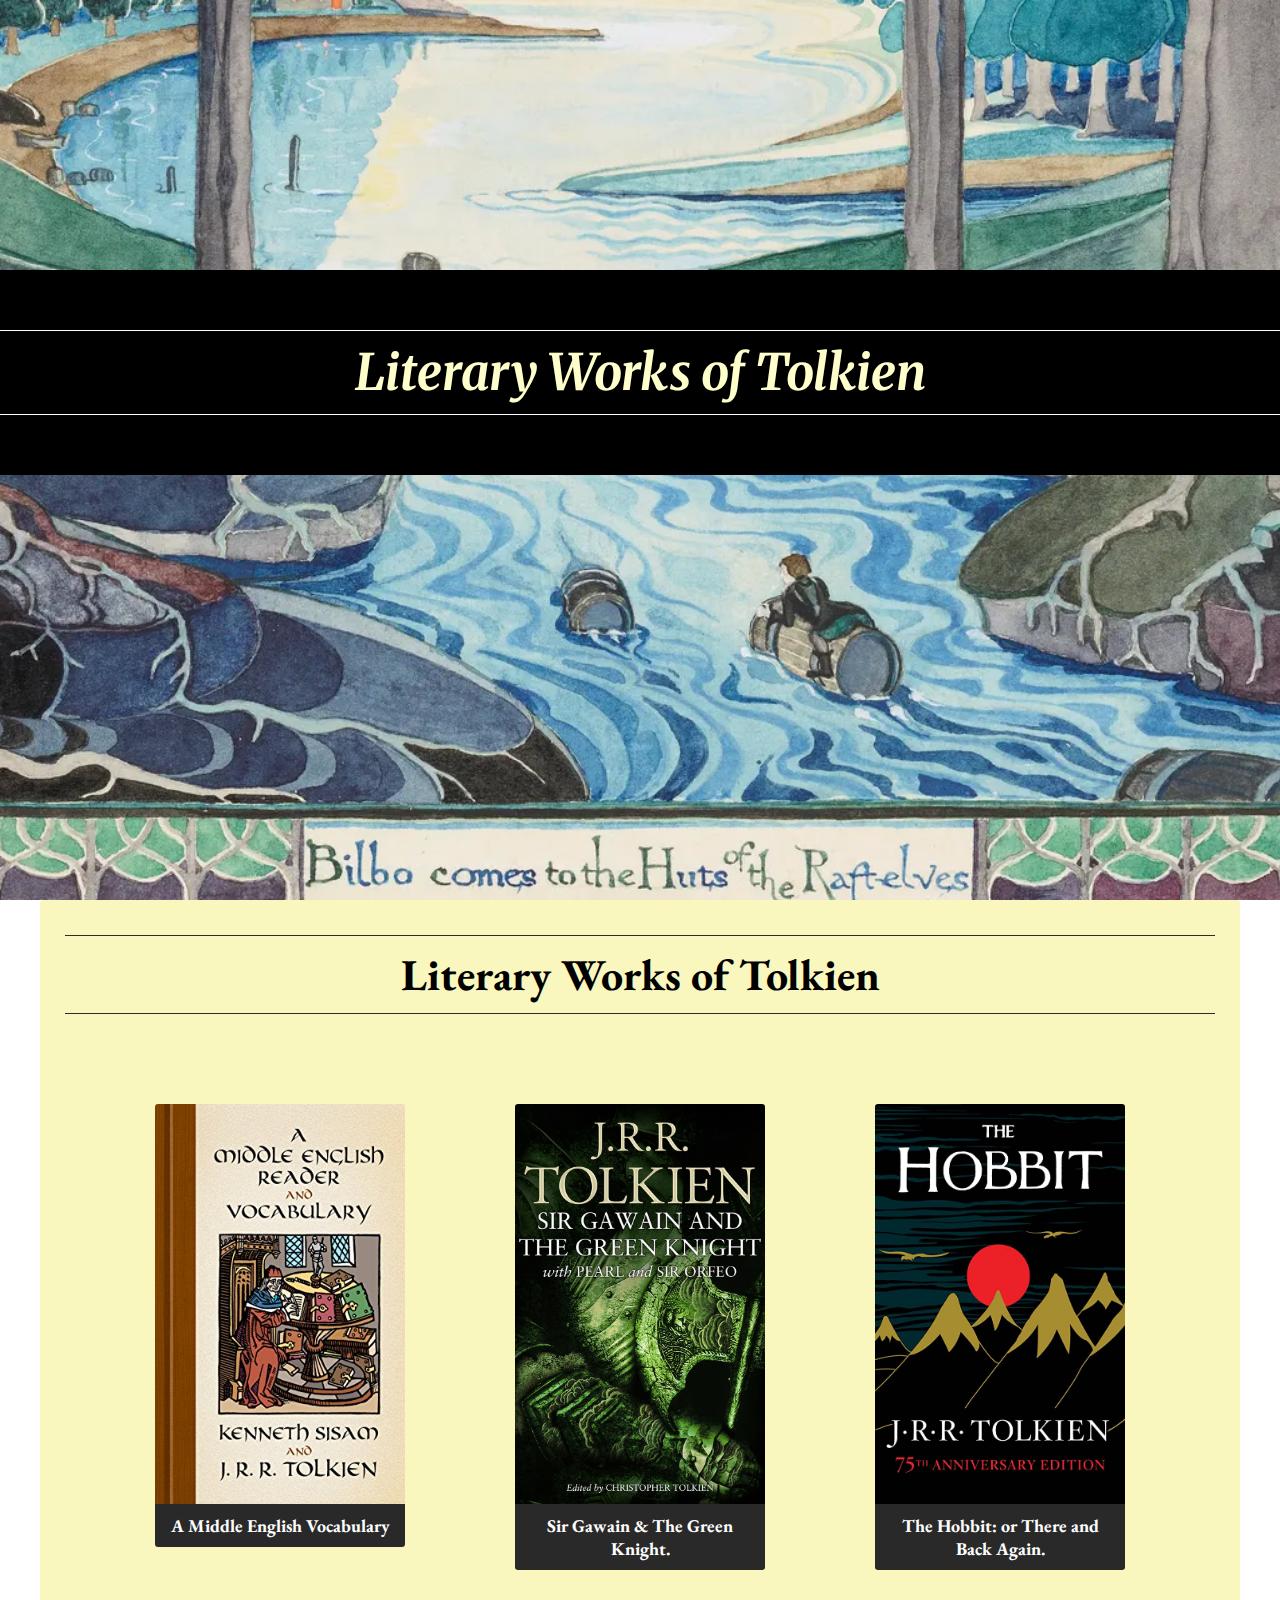
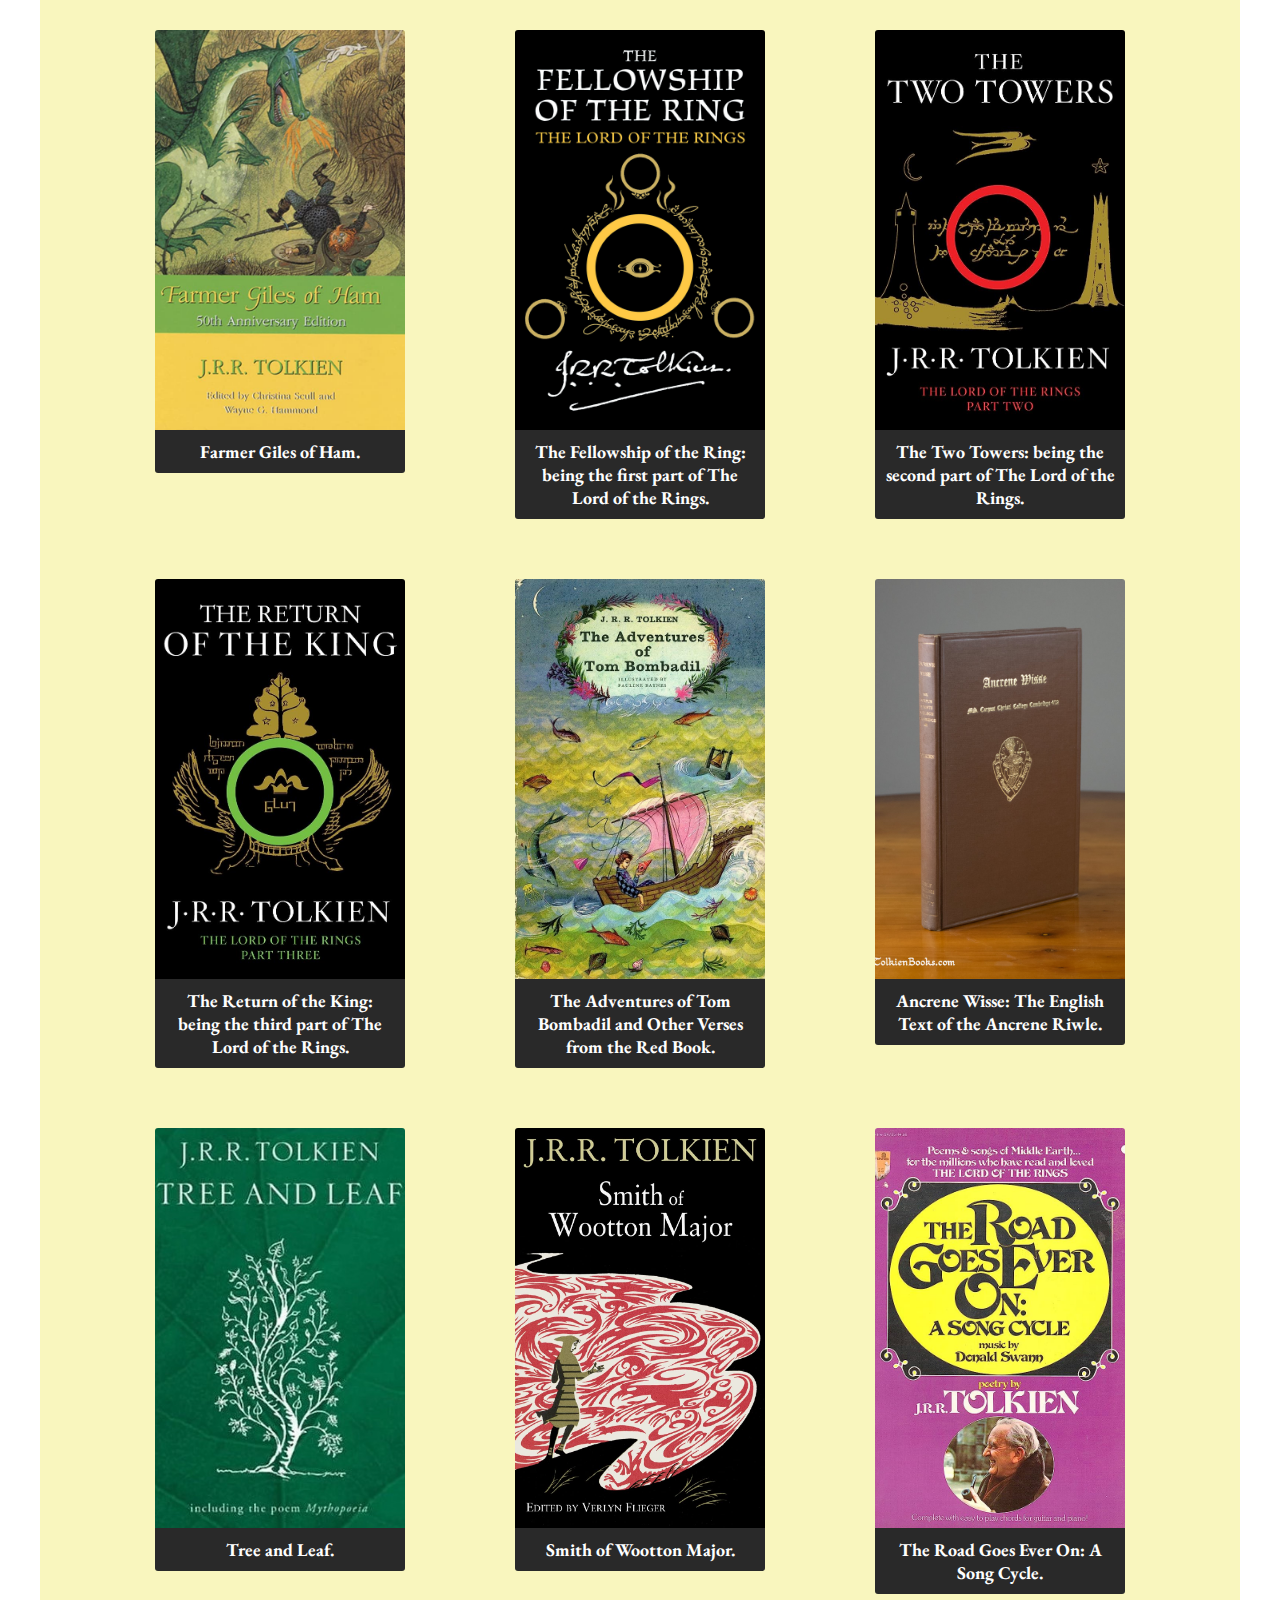
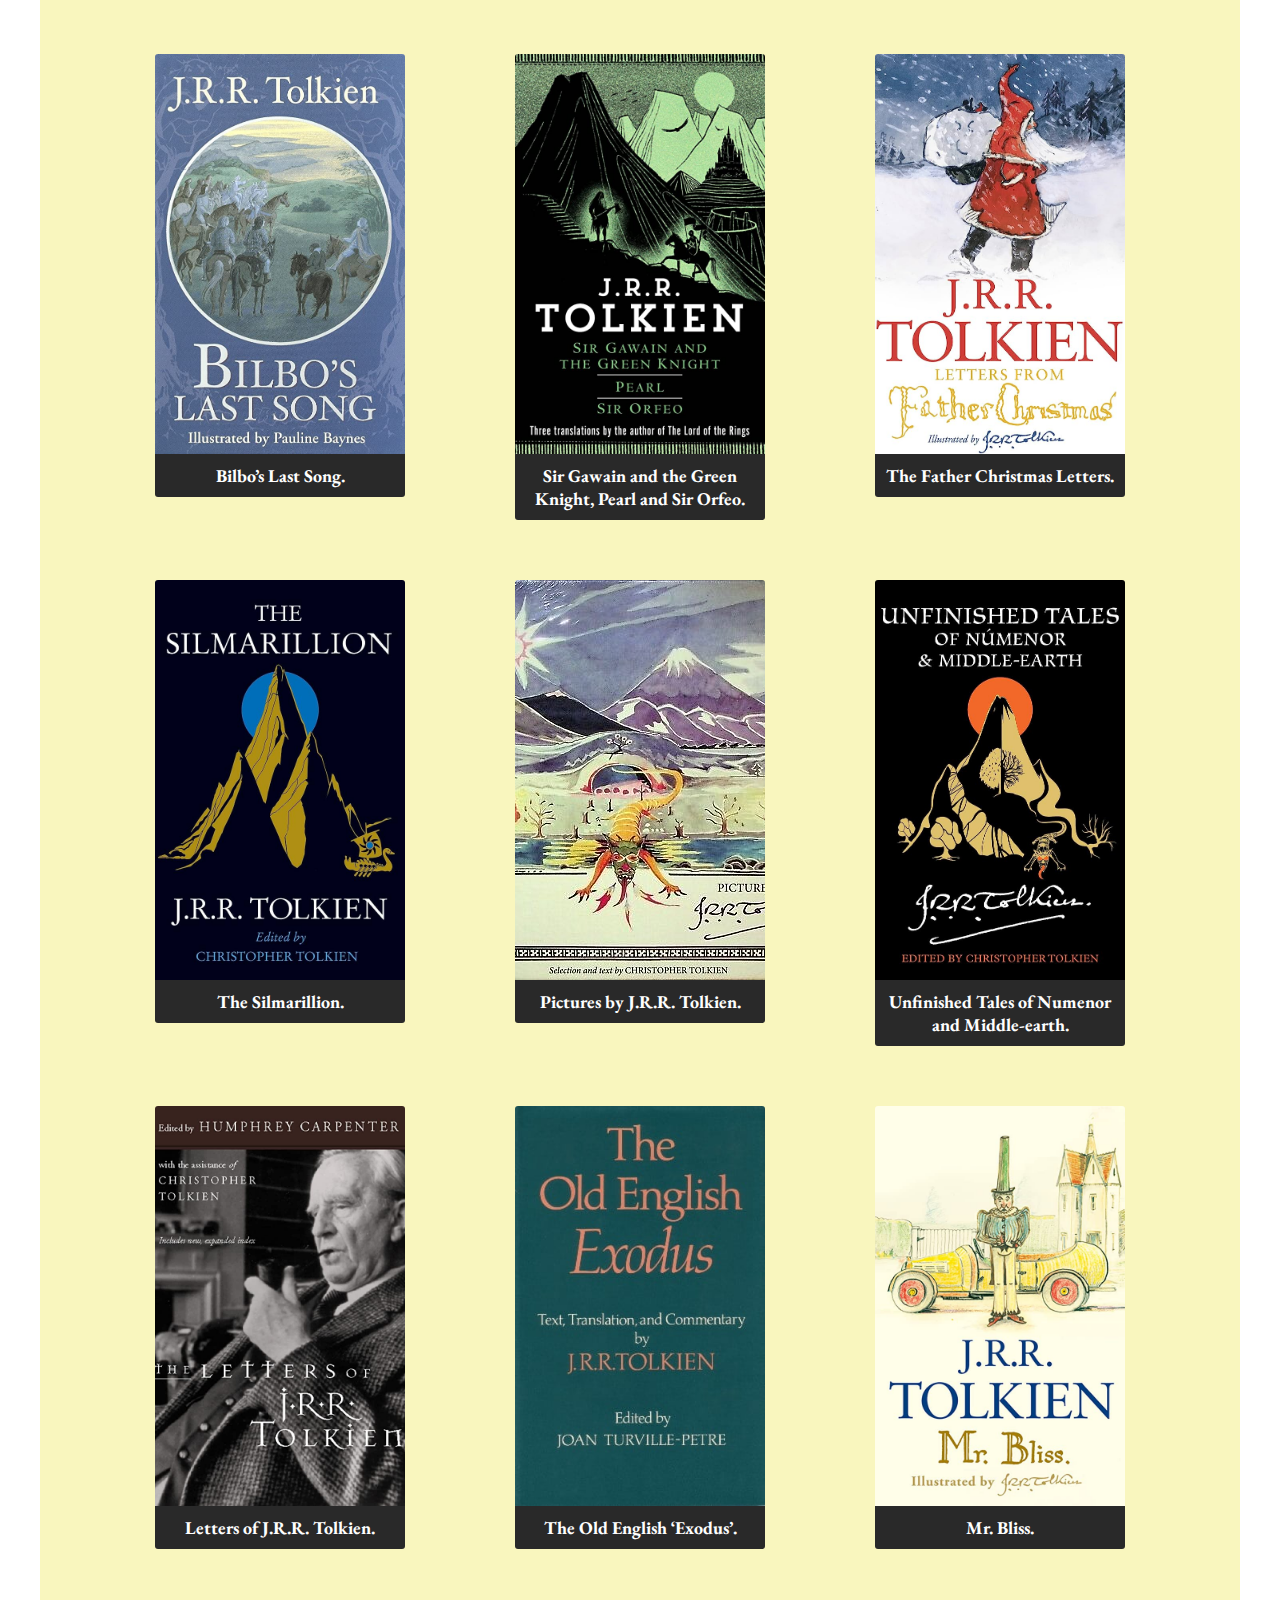
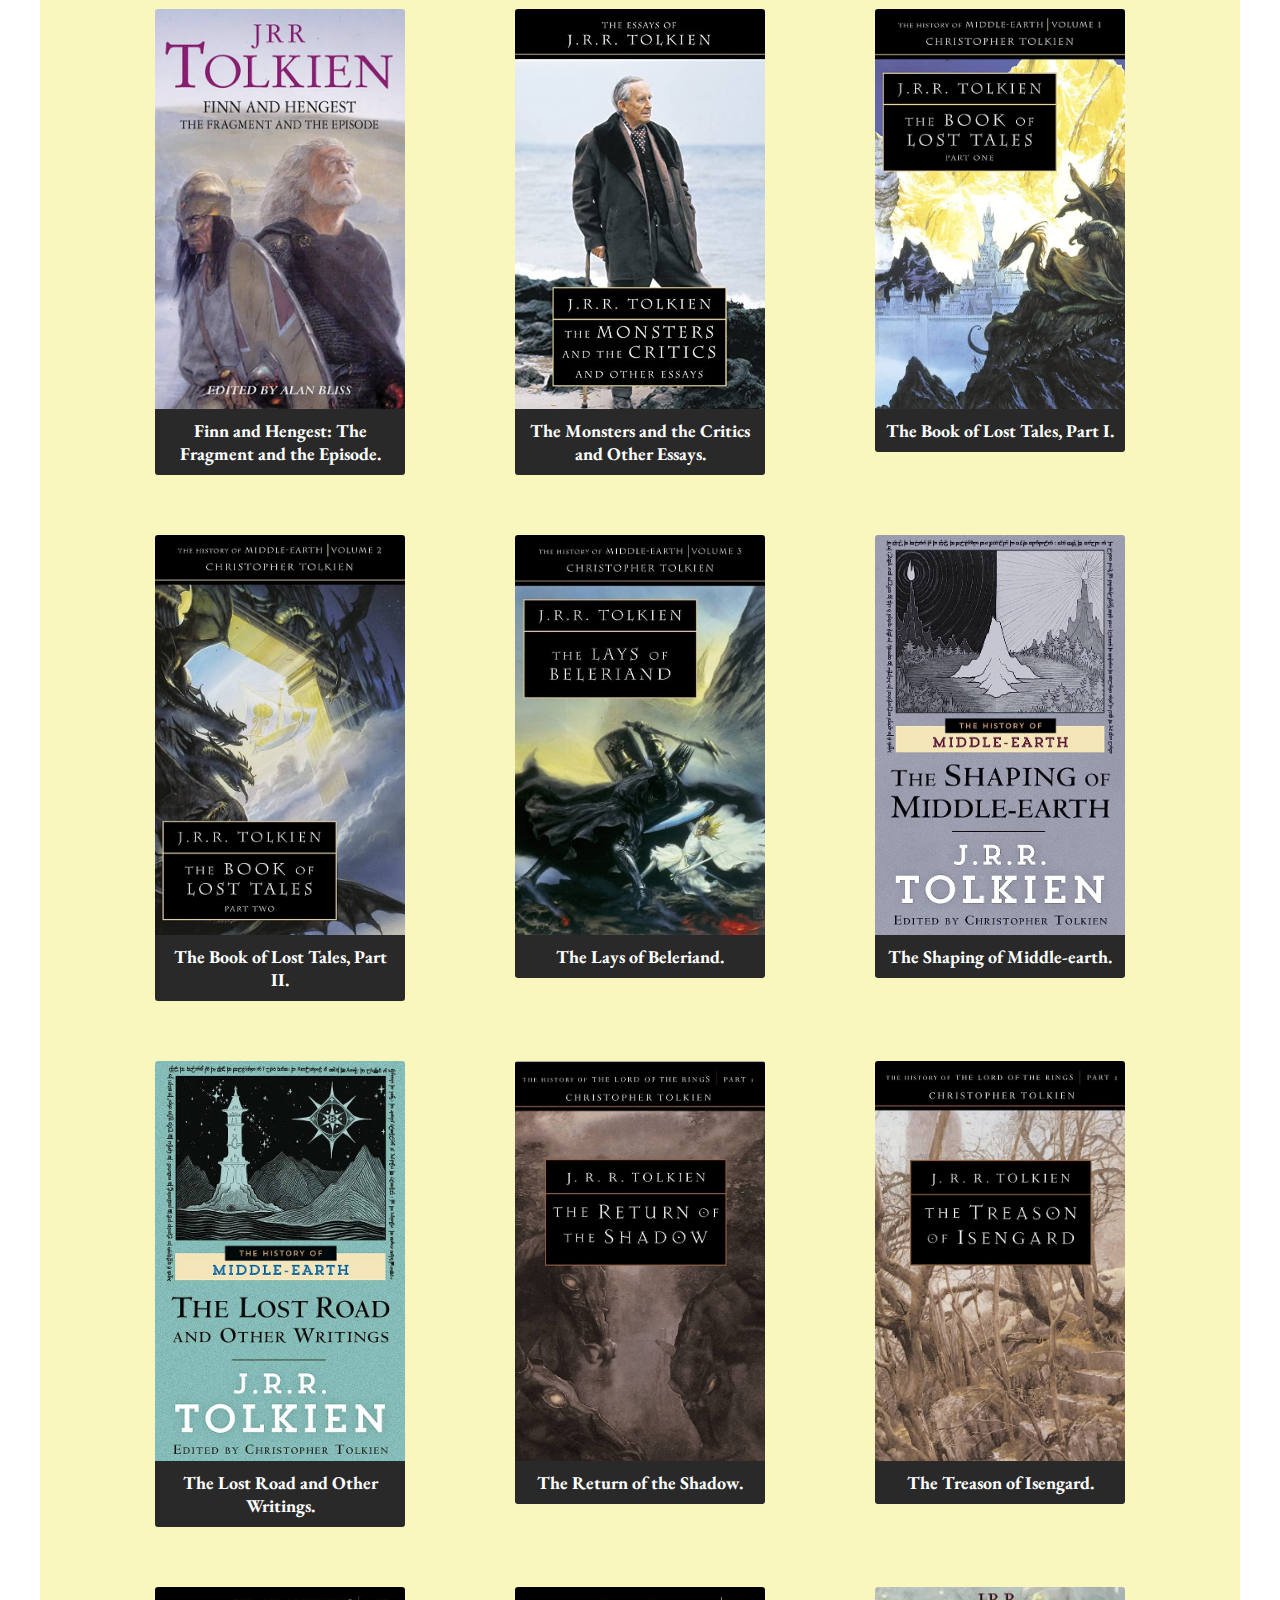
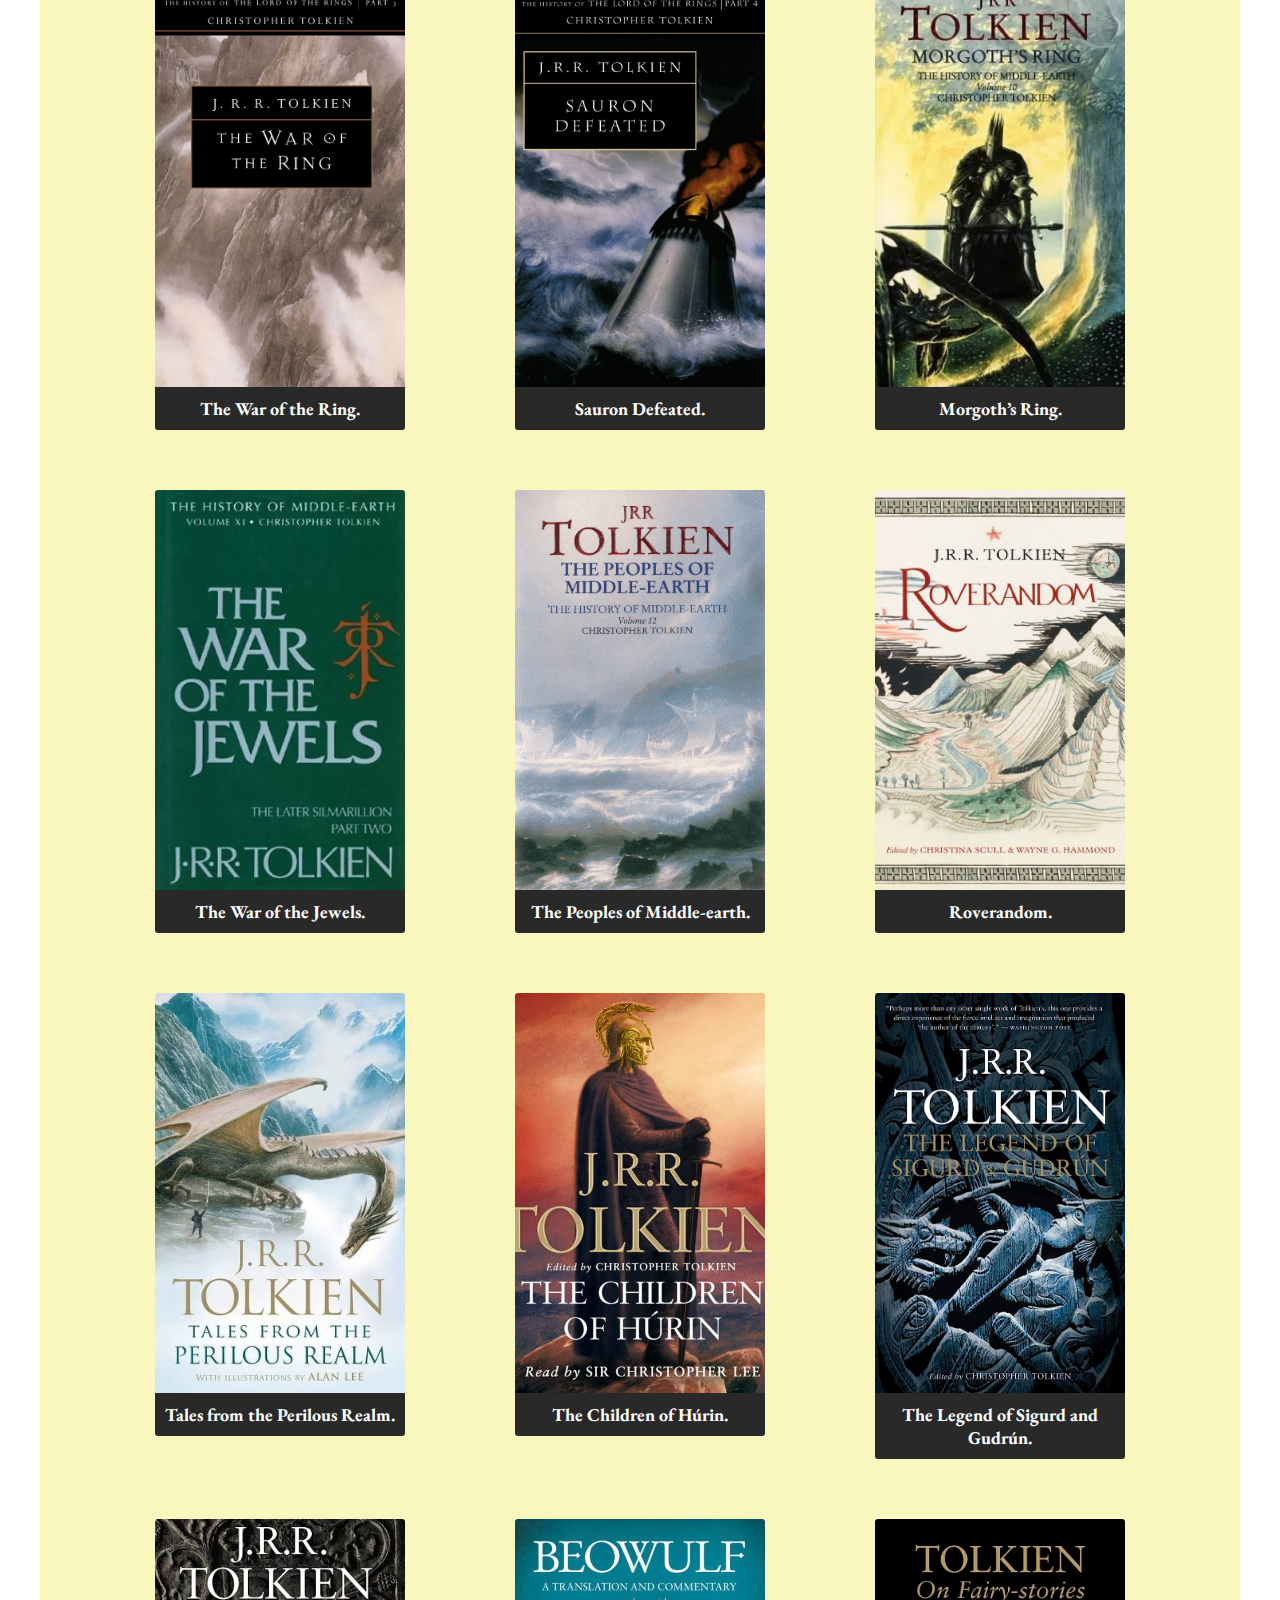
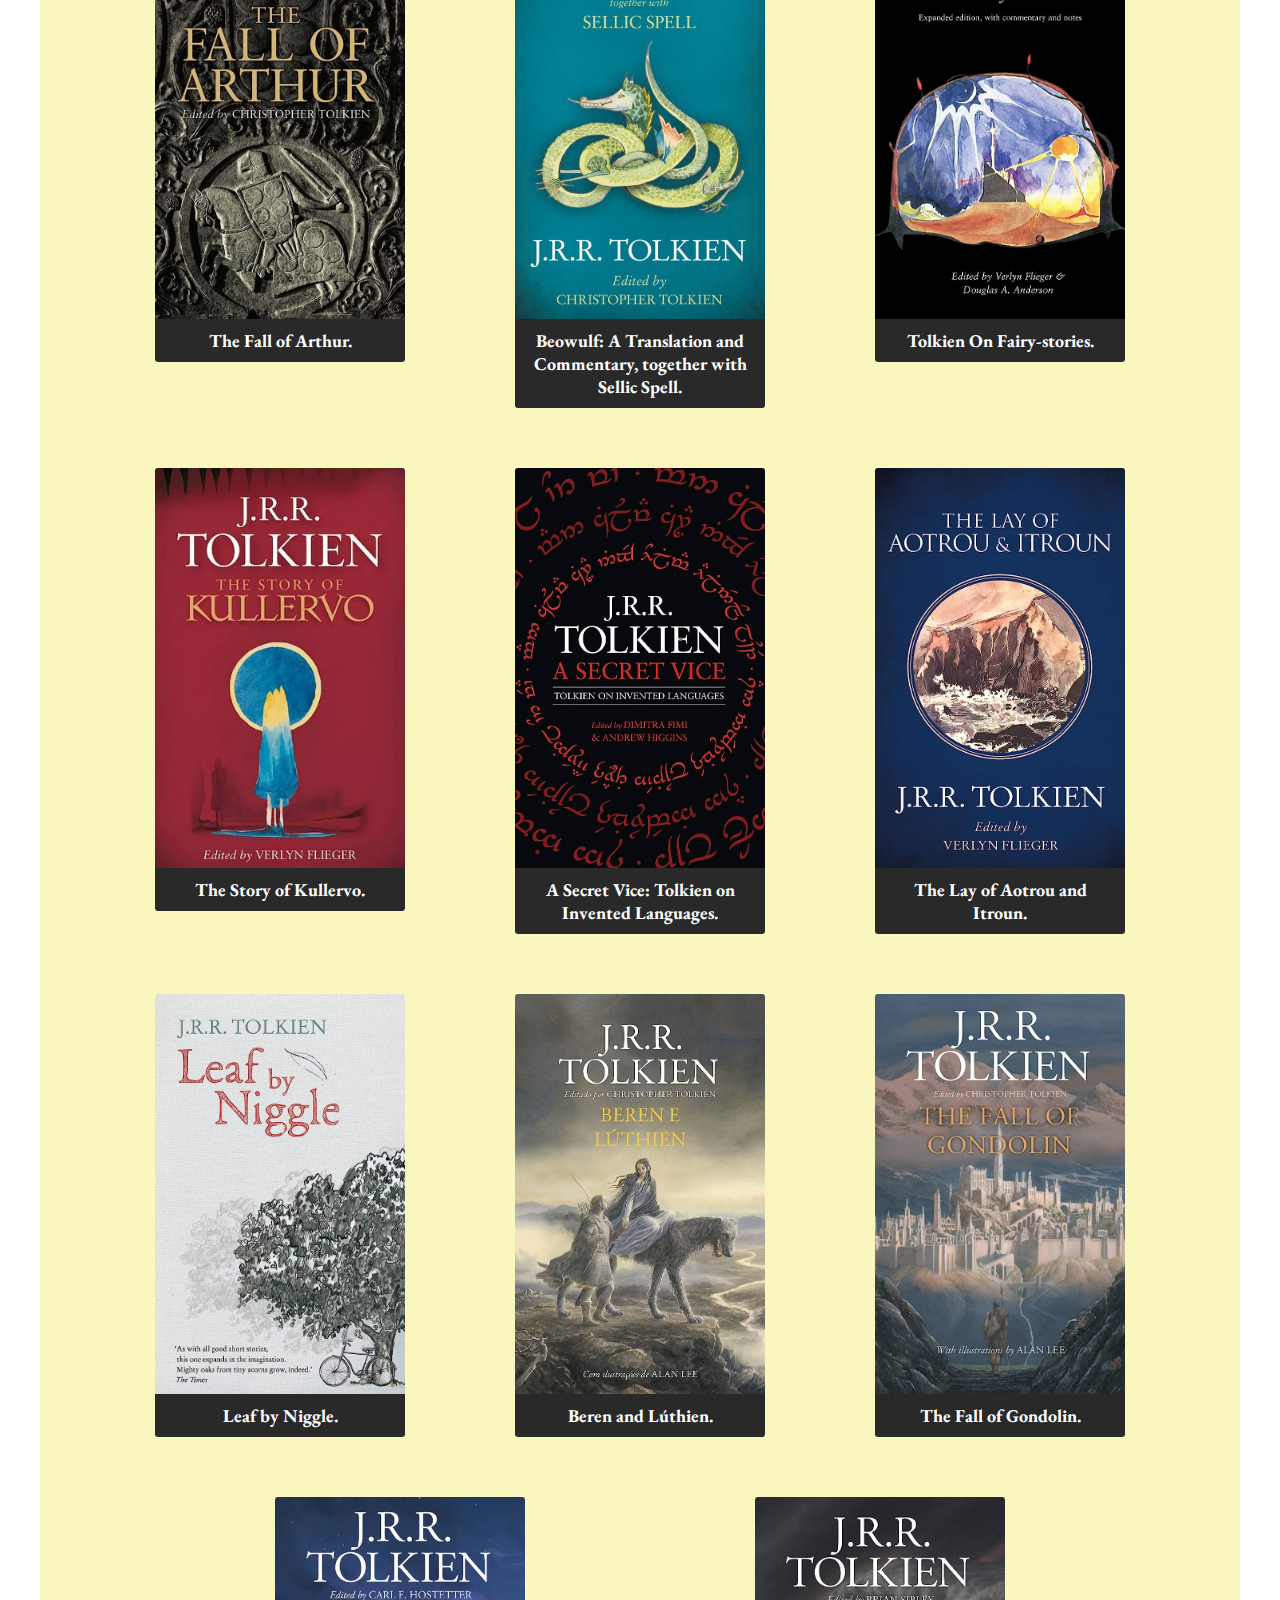
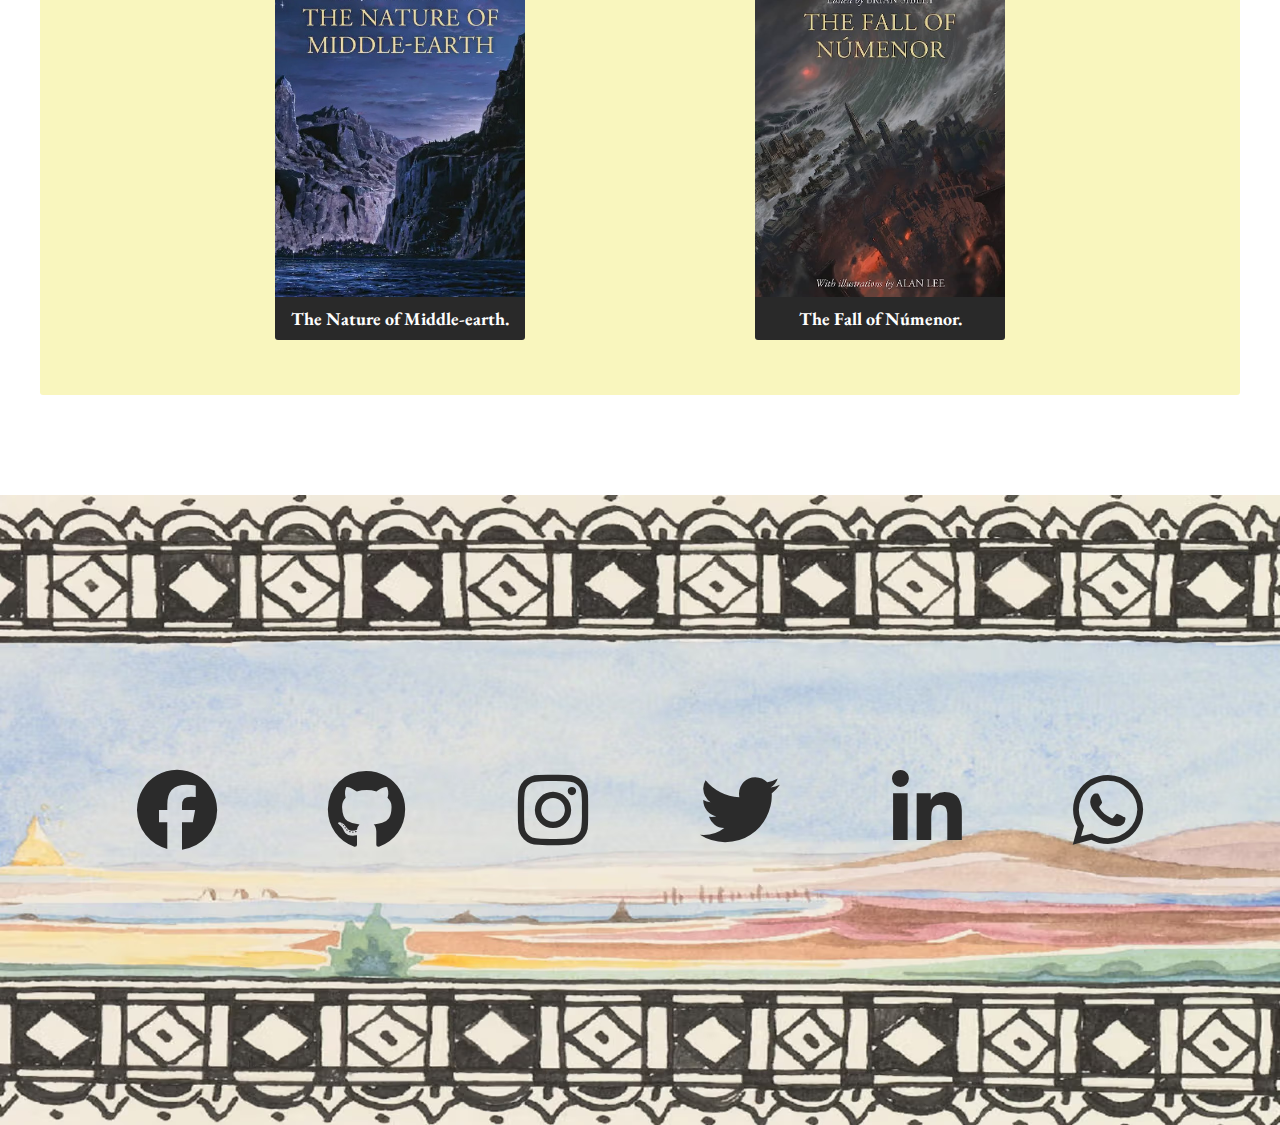
==== books.html @ a36d70d9 "Project almost finished." ====
<!DOCTYPE html>
<html lang="en">
<head>
  <meta charset="UTF-8">
  <meta name="viewport" content="width=device-width, initial-scale=1.0">
  <link rel="stylesheet" href="/assets/styles/styles.css">
  <link rel="stylesheet" href="https://cdnjs.cloudflare.com/ajax/libs/font-awesome/6.4.0/css/all.min.css">
  <link rel="shortcut icon" href="./assets/images/favicon-32x32.png" type="image/x-icon">
  <title>Literary Works of Tolkien || Mateus Carvalho DEV</title>
</head>
<body>

  <h1 class="main__heading-books">Literary Works of Tolkien</h1>

  <section class="section-books main-content" id="section-books">
    <h2 class="section__heading heading__books">Literary Works of Tolkien</h2>

    <!-- BOOKS AREAS -->
    <div class="books-wrapper">

        <!-- A Middle English Vocabulary -->
        <div class="container-books">
            <div class="wrapper">
                <img src="./assets/images/tolkien-works-img/a-middle-english-vocabulary.jpg" title="Book A Middle English Vocabulary" alt="Book A Middle English Vocabulary.">
            </div>

            <div class="book-name-wrapper">
                <h3 class="name-book">A Middle English Vocabulary</h3>
            </div>
        </div>

        <!-- Sir Gawain & The Green Knight. -->
        <div class="container-books">
            <div class="wrapper">
                <img src="./assets/images/tolkien-works-img/sir-gawain-&-the-green-knight.jpg" title="Sir Gawain & The Green Knight." alt="Book Sir Gawain & The Green Knight.">
            </div>

            <div class="book-name-wrapper">
                <h3 class="name-book">Sir Gawain & The Green Knight.</h3>
            </div>
        </div>

        <!-- The Hobbit: or There and Back Again. -->
        <div class="container-books">
            <div class="wrapper">
                <img src="./assets/images/tolkien-works-img/the-hobbit-or-there-and-back-again.jpg" title="The Hobbit: or There and Back Again." alt="The Hobbit: or There and Back Again.">
            </div>

            <div class="book-name-wrapper">
                <h3 class="name-book">The Hobbit: or There and Back Again.</h3>
            </div>
        </div>

        <!-- Farmer Giles of Ham. -->
        <div class="container-books">
            <div class="wrapper">
                <img src="./assets/images/tolkien-works-img/farmer-giles-of-ham.jpg" title="Farmer Giles of Ham." alt="Farmer Giles of Ham.">
            </div>

            <div class="book-name-wrapper">
                <h3 class="name-book">Farmer Giles of Ham.</h3>
            </div>
        </div>

        <!-- The Fellowship of the Ring: being the first part of The Lord of the Rings. -->
        <div class="container-books">
            <div class="wrapper">
                <img src="./assets/images/tolkien-works-img/the-fellowship-of-the-ring-being-the-first-part-of-the-lord-of-the-rings.jpg" title="The Fellowship of the Ring: being the first part of The Lord of the Rings." alt="The Fellowship of the Ring: being the first part of The Lord of the Rings.">
            </div>

            <div class="book-name-wrapper">
                <h3 class="name-book">The Fellowship of the Ring: being the first part of The Lord of the Rings.</h3>
            </div>
        </div>

        <!-- The Two Towers: being the second part of The Lord of the Rings. -->
        <div class="container-books">
            <div class="wrapper">
                <img src="./assets/images/tolkien-works-img/the-two-towers-being-the-second-part-of-the-lord-of-the-rings.jpg" title="The Two Towers: being the second part of The Lord of the Rings." alt="The Two Towers: being the second part of The Lord of the Rings.">
            </div>

            <div class="book-name-wrapper">
                <h3 class="name-book">The Two Towers: being the second part of The Lord of the Rings.</h3>
            </div>
        </div>

        <!-- The Return of the King: being the third part of The Lord of the Rings. -->
        <div class="container-books">
            <div class="wrapper">
                <img src="./assets/images/tolkien-works-img/the-return-of-the-king-being-the-third-part-of-the-lord-of-the-rings.jpg" title="The Return of the King: being the third part of The Lord of the Rings." alt="The Return of the King: being the third part of The Lord of the Rings.">
            </div>

            <div class="book-name-wrapper">
                <h3 class="name-book">The Return of the King: being the third part of The Lord of the Rings.</h3>
            </div>
        </div>

        <!-- The Adventures of Tom Bombadil and Other Verses from the Red Book. -->
        <div class="container-books">
            <div class="wrapper">
                <img src="./assets/images/tolkien-works-img/the-adventures-of-tom-bombadil-and-other-verses-from-the-red-book.jpg" title="The Adventures of Tom Bombadil and Other Verses from the Red Book." alt="The Adventures of Tom Bombadil and Other Verses from the Red Book.">
            </div>

            <div class="book-name-wrapper">
                <h3 class="name-book">The Adventures of Tom Bombadil and Other Verses from the Red Book.</h3>
            </div>
        </div>

        <!-- Ancrene Wisse: The English Text of the Ancrene Riwle. -->
        <div class="container-books">
            <div class="wrapper">
                <img src="./assets/images/tolkien-works-img/ancrene-wisse-the-english-text-of-the-ancrene-riwle.jpg" title="Ancrene Wisse: The English Text of the Ancrene Riwle." alt="Ancrene Wisse: The English Text of the Ancrene Riwle.">
            </div>

            <div class="book-name-wrapper">
                <h3 class="name-book">Ancrene Wisse: The English Text of the Ancrene Riwle.</h3>
            </div>
        </div>

        <!-- Tree and Leaf. -->
        <div class="container-books">
            <div class="wrapper">
                <img src="./assets/images/tolkien-works-img/tree-and-leaf.jpg" title="Tree and Leaf." alt="Tree and Leaf.">
            </div>

            <div class="book-name-wrapper">
                <h3 class="name-book">Tree and Leaf.</h3>
            </div>
        </div>

        <!-- Smith of Wootton Major. -->
        <div class="container-books">
            <div class="wrapper">
                <img src="./assets/images/tolkien-works-img/smith-of-wootton-major.jpg" title="Smith of Wootton Major." alt="Smith of Wootton Major.">
            </div>

            <div class="book-name-wrapper">
                <h3 class="name-book">Smith of Wootton Major.</h3>
            </div>
        </div>

        <!-- The Road Goes Ever On: A Song Cycle. -->
        <div class="container-books">
            <div class="wrapper">
                <img src="./assets/images/tolkien-works-img/the-road-goes-ever-on-a-song-cycle.jpg" title="The Road Goes Ever On: A Song Cycle." alt="The Road Goes Ever On: A Song Cycle.">
            </div>

            <div class="book-name-wrapper">
                <h3 class="name-book">The Road Goes Ever On: A Song Cycle.</h3>
            </div>
        </div>

        <!-- Bilbo’s Last Song. -->
        <div class="container-books">
            <div class="wrapper">
                <img src="./assets/images/tolkien-works-img/Bilbo-last-song.jpg" title="Bilbo’s Last Song." alt="Bilbo’s Last Song.">
            </div>

            <div class="book-name-wrapper">
                <h3 class="name-book">Bilbo’s Last Song.</h3>
            </div>
        </div>

        <!-- Sir Gawain and the Green Knight, Pearl and Sir Orfeo. -->
        <div class="container-books">
            <div class="wrapper">
                <img src="./assets/images/tolkien-works-img/sir-gawain-&-the-green-knight-folder02.jpg" title="Sir Gawain and the Green Knight, Pearl and Sir Orfeo." alt="Sir Gawain and the Green Knight, Pearl and Sir Orfeo.">
            </div>

            <div class="book-name-wrapper">
                <h3 class="name-book">Sir Gawain and the Green Knight, Pearl and Sir Orfeo.</h3>
            </div>
        </div>

        <!-- The Father Christmas Letters. -->
        <div class="container-books">
            <div class="wrapper">
                <img src="./assets/images/tolkien-works-img/the-father-christmas-letters.jpg" title="The Father Christmas Letters." alt="The Father Christmas Letters.">
            </div>

            <div class="book-name-wrapper">
                <h3 class="name-book">The Father Christmas Letters.</h3>
            </div>
        </div>

        <!-- The Silmarillion. -->
        <div class="container-books">
            <div class="wrapper">
                <img src="./assets/images/tolkien-works-img/the-silmarillion.jpg" title="The Silmarillion." alt="The Silmarillion.">
            </div>

            <div class="book-name-wrapper">
                <h3 class="name-book">The Silmarillion.</h3>
            </div>
        </div>

        <!-- Pictures by J.R.R. Tolkien. -->
        <div class="container-books">
            <div class="wrapper">
                <img src="./assets/images/tolkien-works-img/pictures-by-j.r.r.-tolkien.jpg" title="Pictures by J.R.R. Tolkien." alt="Pictures by J.R.R. Tolkien.">
            </div>

            <div class="book-name-wrapper">
                <h3 class="name-book">Pictures by J.R.R. Tolkien.</h3>
            </div>
        </div>

        <!-- Unfinished Tales of Numenor and Middle-earth. -->
        <div class="container-books">
            <div class="wrapper">
                <img src="./assets/images/tolkien-works-img/unfinished-tales-of-numenor-and-middle-earth.jpg" title="Unfinished Tales of Numenor and Middle-earth." alt="Unfinished Tales of Numenor and Middle-earth.">
            </div>

            <div class="book-name-wrapper">
                <h3 class="name-book">Unfinished Tales of Numenor and Middle-earth.</h3>
            </div>
        </div>

        <!-- Letters of J.R.R. Tolkien. -->
        <div class="container-books">
            <div class="wrapper">
                <img src="./assets/images/tolkien-works-img/letters-of-j.r.r.-tolkien.jpg" title="Letters of J.R.R. Tolkien." alt="Letters of J.R.R. Tolkien.">
            </div>

            <div class="book-name-wrapper">
                <h3 class="name-book">Letters of J.R.R. Tolkien.</h3>
            </div>
        </div>

        <!-- The Old English ‘Exodus’ -->
        <div class="container-books">
            <div class="wrapper">
                <img src="./assets/images/tolkien-works-img/the-old-english-‘exodus’.jpg" title="The Old English ‘Exodus’." alt="The Old English ‘Exodus’.">
            </div>

            <div class="book-name-wrapper">
                <h3 class="name-book">The Old English ‘Exodus’.</h3>
            </div>
        </div>

        <!-- Mr. Bliss. -->
        <div class="container-books">
            <div class="wrapper">
                <img src="./assets/images/tolkien-works-img/mr-bliss.jpg" title="Mr. Bliss." alt="Mr. Bliss.">
            </div>

            <div class="book-name-wrapper">
                <h3 class="name-book">Mr. Bliss.</h3>
            </div>
        </div>

        <!-- Finn and Hengest: The Fragment and the Episode. -->
        <div class="container-books">
            <div class="wrapper">
                <img src="./assets/images/tolkien-works-img/finn-and-hengest-the-fragment-and-the-episode.jpg" title="Finn and Hengest: The Fragment and the Episode." alt="Finn and Hengest: The Fragment and the Episode.">
            </div>

            <div class="book-name-wrapper">
                <h3 class="name-book">Finn and Hengest: The Fragment and the Episode.</h3>
            </div>
        </div>

        <!-- The Monsters and the Critics and Other Essays. -->
        <div class="container-books">
            <div class="wrapper">
                <img src="./assets/images/tolkien-works-img/the-monsters-and-the-critics-and-other-essays.jpg" title="The Monsters and the Critics and Other Essays." alt="The Monsters and the Critics and Other Essays.">
            </div>

            <div class="book-name-wrapper">
                <h3 class="name-book">The Monsters and the Critics and Other Essays.</h3>
            </div>
        </div>

        <!-- The Book of Lost Tales, Part I. -->
        <div class="container-books">
            <div class="wrapper">
                <img src="./assets/images/tolkien-works-img/the-book-of-lost-tales-part-I.jpg" title="The Book of Lost Tales, Part I." alt="The Book of Lost Tales, Part I.">
            </div>

            <div class="book-name-wrapper">
                <h3 class="name-book">The Book of Lost Tales, Part I.</h3>
            </div>
        </div>

        <!-- The Book of Lost Tales, Part II. -->
        <div class="container-books">
            <div class="wrapper">
                <img src="./assets/images/tolkien-works-img/the-book-of-lost-tales-part-II.jpg" title="The Book of Lost Tales, Part II." alt="The Book of Lost Tales, Part II.">
            </div>

            <div class="book-name-wrapper">
                <h3 class="name-book">The Book of Lost Tales, Part II.</h3>
            </div>
        </div>

        <!-- The Lays of Beleriand. -->
        <div class="container-books">
            <div class="wrapper">
                <img src="./assets/images/tolkien-works-img/the-lays-of-beleriand.jpg" title="The Lays of Beleriand." alt="The Lays of Beleriand.">
            </div>

            <div class="book-name-wrapper">
                <h3 class="name-book">The Lays of Beleriand.</h3>
            </div>
        </div>

        <!-- The Shaping of Middle-earth. -->
        <div class="container-books">
            <div class="wrapper">
                <img src="./assets/images/tolkien-works-img/the-shaping-of-middle-earth.jpg" title="The Shaping of Middle-earth." alt="The Shaping of Middle-earth.">
            </div>

            <div class="book-name-wrapper">
                <h3 class="name-book">The Shaping of Middle-earth.</h3>
            </div>
        </div>

        <!-- The Lost Road and Other Writings. -->
        <div class="container-books">
            <div class="wrapper">
                <img src="./assets/images/tolkien-works-img/the-lost-road-and-other-writings.jpg" title="The Lost Road and Other Writings." alt="The Lost Road and Other Writings.">
            </div>

            <div class="book-name-wrapper">
                <h3 class="name-book">The Lost Road and Other Writings.</h3>
            </div>
        </div>

        <!-- The Return of the Shadow. -->
        <div class="container-books">
            <div class="wrapper">
                <img src="./assets/images/tolkien-works-img/the-return-of-the-shadow.jpg" title="The Return of the Shadow." alt="The Return of the Shadow.">
            </div>

            <div class="book-name-wrapper">
                <h3 class="name-book">The Return of the Shadow.</h3>
            </div>
        </div>

        <!-- The Treason of Isengard. -->
        <div class="container-books">
            <div class="wrapper">
                <img src="./assets/images/tolkien-works-img/the-treason-of-isengard.jpg" title="The Treason of Isengard." alt="The Treason of Isengard.">
            </div>

            <div class="book-name-wrapper">
                <h3 class="name-book">The Treason of Isengard.</h3>
            </div>
        </div>

        <!-- The War of the Ring. -->
        <div class="container-books">
            <div class="wrapper">
                <img src="./assets/images/tolkien-works-img/the-war-of-the-ring.jpg" title="The War of the Ring." alt="The War of the Ring.">
            </div>

            <div class="book-name-wrapper">
                <h3 class="name-book">The War of the Ring.</h3>
            </div>
        </div>

        <!-- Sauron Defeated. -->
        <div class="container-books">
            <div class="wrapper">
                <img src="./assets/images/tolkien-works-img/sauron-defeated.jpg" title="Sauron Defeated." alt="Sauron Defeated.">
            </div>

            <div class="book-name-wrapper">
                <h3 class="name-book">Sauron Defeated.</h3>
            </div>
        </div>

        <!-- Morgoth’s Ring. -->
        <div class="container-books">
            <div class="wrapper">
                <img src="./assets/images/tolkien-works-img/Morgoth’s Ring.jpg" title="Morgoth’s Ring." alt="Morgoth’s Ring.">
            </div>

            <div class="book-name-wrapper">
                <h3 class="name-book">Morgoth’s Ring.</h3>
            </div>
        </div>

        <!-- The War of the Jewels. -->
        <div class="container-books">
            <div class="wrapper">
                <img src="./assets/images/tolkien-works-img/the-war-of-the-jewels.jpg" title="The War of the Jewels." alt="The War of the Jewels.">
            </div>

            <div class="book-name-wrapper">
                <h3 class="name-book">The War of the Jewels.</h3>
            </div>
        </div>

        <!-- The Peoples of Middle-earth. -->
        <div class="container-books">
            <div class="wrapper">
                <img src="./assets/images/tolkien-works-img/the-peoples-of-middle-earth.jpg" title="The Peoples of Middle-earth." alt="The Peoples of Middle-earth.">
            </div>

            <div class="book-name-wrapper">
                <h3 class="name-book">The Peoples of Middle-earth.</h3>
            </div>
        </div>

        <!-- Roverandom. -->
        <div class="container-books">
            <div class="wrapper">
                <img src="./assets/images/tolkien-works-img/roverandom.jpg" title="Roverandom." alt="Roverandom.">
            </div>

            <div class="book-name-wrapper">
                <h3 class="name-book">Roverandom.</h3>
            </div>
        </div>

        <!-- Tales from the Perilous Realm. -->
        <div class="container-books">
            <div class="wrapper">
                <img src="./assets/images/tolkien-works-img/tales-from-the-perilous-realm.jpg" title="Tales from the Perilous Realm." alt="Tales from the Perilous Realm.">
            </div>

            <div class="book-name-wrapper">
                <h3 class="name-book">Tales from the Perilous Realm.</h3>
            </div>
        </div>

        <!-- The Children of Húrin. -->
        <div class="container-books">
            <div class="wrapper">
                <img src="./assets/images/tolkien-works-img/the-children-of-húrin.jpg" title="The Children of Húrin." alt="The Children of Húrin.">
            </div>

            <div class="book-name-wrapper">
                <h3 class="name-book">The Children of Húrin.</h3>
            </div>
        </div>

        <!-- The Legend of Sigurd and Gudrún. -->
        <div class="container-books">
            <div class="wrapper">
                <img src="./assets/images/tolkien-works-img/the-legend-of-sigurd-and-gudrún.jpg" title="The Legend of Sigurd and Gudrún." alt="The Legend of Sigurd and Gudrún.">
            </div>

            <div class="book-name-wrapper">
                <h3 class="name-book">The Legend of Sigurd and Gudrún.</h3>
            </div>
        </div>

        <!-- The Fall of Arthur. -->
        <div class="container-books">
            <div class="wrapper">
                <img src="./assets/images/tolkien-works-img/the-fall-of-arthur.jpg" title="The Fall of Arthur." alt="The Fall of Arthur.">
            </div>

            <div class="book-name-wrapper">
                <h3 class="name-book">The Fall of Arthur.</h3>
            </div>
        </div>

        <!-- Beowulf: A Translation and Commentary, together with Sellic Spell. -->
        <div class="container-books">
            <div class="wrapper">
                <img src="./assets/images/tolkien-works-img/beowulf-a-translation-and-commentary-together-with-sellic-spell.jpg" title="Beowulf: A Translation and Commentary, together with Sellic Spell." alt="Beowulf: A Translation and Commentary, together with Sellic Spell.">
            </div>

            <div class="book-name-wrapper">
                <h3 class="name-book">Beowulf: A Translation and Commentary, together with Sellic Spell.</h3>
            </div>
        </div>

        <!-- Tolkien On Fairy-stories. -->
        <div class="container-books">
            <div class="wrapper">
                <img src="./assets/images/tolkien-works-img/tolkien-on-fairy-stories.jpg" title="Tolkien On Fairy-stories." alt="Tolkien On Fairy-stories.">
            </div>

            <div class="book-name-wrapper">
                <h3 class="name-book">Tolkien On Fairy-stories.</h3>
            </div>
        </div>

        <!-- The Story of Kullervo. -->
        <div class="container-books">
            <div class="wrapper">
                <img src="./assets/images/tolkien-works-img/the-story-of-kullervo.jpg" title="The Story of Kullervo." alt="The Story of Kullervo.">
            </div>

            <div class="book-name-wrapper">
                <h3 class="name-book">The Story of Kullervo.</h3>
            </div>
        </div>

        <!-- A Secret Vice: Tolkien on Invented Languages. -->
        <div class="container-books">
            <div class="wrapper">
                <img src="./assets/images/tolkien-works-img/a-secret-vice-tolkien-on-invented-languages.jpg" title="A Secret Vice: Tolkien on Invented Languages." alt="A Secret Vice: Tolkien on Invented Languages.">
            </div>

            <div class="book-name-wrapper">
                <h3 class="name-book">A Secret Vice: Tolkien on Invented Languages.</h3>
            </div>
        </div>

        <!-- The Lay of Aotrou and Itroun. -->
        <div class="container-books">
            <div class="wrapper">
                <img src="./assets/images/tolkien-works-img/the-lay-of-aotrou-and-itroun.jpg" title="The Lay of Aotrou and Itroun." alt="The Lay of Aotrou and Itroun.">
            </div>

            <div class="book-name-wrapper">
                <h3 class="name-book">The Lay of Aotrou and Itroun.</h3>
            </div>
        </div>

        <!-- Leaf by Niggle. -->
        <div class="container-books">
            <div class="wrapper">
                <img src="./assets/images/tolkien-works-img/leaf-by-niggle.jpg" title="Leaf by Niggle.." alt="Leaf by Niggle.">
            </div>

            <div class="book-name-wrapper">
                <h3 class="name-book">Leaf by Niggle.</h3>
            </div>
        </div>

        <!-- Beren and Lúthien. -->
        <div class="container-books">
            <div class="wrapper">
                <img src="./assets/images/tolkien-works-img/beren-and-lúthien.jpg" title="Beren and Lúthien." alt="Beren and Lúthien.">
            </div>

            <div class="book-name-wrapper">
                <h3 class="name-book">Beren and Lúthien.</h3>
            </div>
        </div>

        <!-- The Fall of Gondolin. -->
        <div class="container-books">
            <div class="wrapper">
                <img src="./assets/images/tolkien-works-img/the-fall-of-gondolin.jpg" title="The Fall of Gondolin." alt="The Fall of Gondolin.">
            </div>

            <div class="book-name-wrapper">
                <h3 class="name-book">The Fall of Gondolin.</h3>
            </div>
        </div>

        <!-- The Nature of Middle-earth. -->
        <div class="container-books">
            <div class="wrapper">
                <img src="./assets/images/tolkien-works-img/the-nature-middle-earth.jpg" title="The Nature of Middle-earth." alt="The Nature of Middle-earth.">
            </div>

            <div class="book-name-wrapper">
                <h3 class="name-book">The Nature of Middle-earth.</h3>
            </div>
        </div>

        <!-- The Fall of Númenor. -->
        <div class="container-books">
            <div class="wrapper">
                <img src="./assets/images/tolkien-works-img/the-fall-of-númenor.jpg" title="The Fall of Númenor." alt="The Fall of Númenor.">
            </div>

            <div class="book-name-wrapper">
                <h3 class="name-book">The Fall of Númenor.</h3>
            </div>
        </div>

    </div>

  </section>

  <footer class="footer" id="footer">
    <div class="social-media">
        <a href="https://www.facebook.com/profile.php?id=100007212317864" target="_blank"><i class="fa-brands fa-facebook"></i></a>
        <a href="https://github.com/Mateus-A-Carvalho" target="_blank"><i class="fa-brands fa-github"></i></a>
        <a href="https://www.instagram.com/o.mateus.carvalho.dev/" target="_blank"><i class="fa-brands fa-instagram"></i></a>
        <a href="https://twitter.com/O_DevCarvalho" target="_blank"><i class="fa-brands fa-twitter"></i></a>
        <a href="https://www.linkedin.com/in/mateus-a-carvalho/" target="_blank"><i class="fa-brands fa-linkedin-in"></i></a>
        <a href="https://api.whatsapp.com/send/?phone=%2B5516993473974&text&type=phone_number&app_absent=0" target="_blank"><i class="fa-brands fa-whatsapp"></i></a>
    </div>
  </footer>
</body>
</html>
---- assets/styles/styles.css ----
@import url('https://fonts.googleapis.com/css2?family=Cinzel+Decorative&family=Cinzel:wght@500&family=Ephesis&family=Josefin+Sans:ital,wght@1,100;1,400&family=Lora:ital,wght@0,400;0,500;0,700;1,400;1,500;1,700&family=Merriweather:ital,wght@0,700;0,900;1,700;1,900&family=Noto+Sans&family=Playfair+Display:ital,wght@0,400;1,400;1,600;1,900&display=swap');

@import url('https://fonts.googleapis.com/css2?family=Cinzel+Decorative&family=Cinzel:wght@500&family=EB+Garamond:ital,wght@0,400;0,500;0,600;1,400;1,500;1,600&family=Ephesis&family=Josefin+Sans:ital,wght@1,100;1,400&family=Lora:ital,wght@0,400;0,500;0,700;1,400;1,500;1,700&family=Merriweather:ital,wght@0,700;0,900;1,700;1,900&family=Noto+Sans&family=Playfair+Display:ital,wght@0,400;1,400;1,600;1,900&display=swap');

:root {
    --main-black-color-opacity: #2b2b2bf1;
    --main-black-color: #2b2b2b;
    --main-bg-color: #f9f5b9ee;
    --brds: .3rem;
    --nav-bar-bgc: #000;
    /* --nav-bar-bgc: #034030; */
    --dropdown-bg-hover: #1a1a1a; 
}

* {
    margin: 0;
    padding: 0;
    box-sizing: border-box;
    outline: none;
}

html {
    height: 100vh;
    font-size: 62.5%;
    scroll-behavior: smooth
}

body {
    height: 100%;
    font-family: 'EB Garamond', serif;
    overflow-x: hidden;
    background: url(../images/footer-bg/footer-bg01.jpg) bottom center no-repeat;
    background-size: cover;
    background-attachment: fixed;
}

.slider {
    overflow: hidden;
    width: 100vw;
    height: 100vh;
    position: relative;
}

.slider .slide {
    position: absolute;
    top: 0;
    left: 0;
    width: 100%;
    height: 100vh;
    background-size: cover;
    animation: slider 20s linear infinite;
}

.slider .slide:nth-child(1) {
    background-image: url(../images/tolkien-bg/tolkien-bg01.jpg);
    animation-delay: -0s;
}

.slider .slide:nth-child(2) {
    background-image: url(../images/tolkien-bg/tolkien-bg02.jpg);
    animation-delay: -2s;
}

.slider .slide:nth-child(3) {
    background-image: url(../images/tolkien-bg/tolkien-bg03.jpg);
    animation-delay: -4s;
}

.slider .slide:nth-child(4) {
    background-image: url(../images/tolkien-bg/tolkien-bg04-family.jpg);
    animation-delay: -6s;
}

.slider .slide:nth-child(5) {
    background-image: url(../images/tolkien-bg/tolkien-bg05-edith.jpg);
    animation-delay: -8s;
}

.slider .slide:nth-child(6) {
    background-image: url(../images/tolkien-bg/tolkien-bg06-edith.jpg);
    animation-delay: -10s;
}

.slider .slide:nth-child(7) {
    background-image: url(../images/tolkien-bg/tolkien-bg07.jpg);
    animation-delay: -12s;
}

.slider .slide:nth-child(8) {
    background-image: url(../images/tolkien-bg/tolkien-bg08.jpg);
    animation-delay: -14s;
}

.slider .slide:nth-child(9) {
    background-image: url(../images/tolkien-bg/tolkien-bf-bg09.jpg);
    animation-delay: -16s;
}

.slider .slide:nth-child(10) {
    background-image: url(../images/tolkien-bg/tolkien-bg10.jpg);
    animation-delay: -18s;
}

/* NAVBAR CONFIGURATIONS */
nav.navbar {
    position: absolute;
    z-index: 3;
    top: 1rem;
    width: 100%;
    padding: 1rem;
    margin: 0 auto;
    margin-top: 1rem;
    background-color: var(--nav-bar-bgc);
}

.nav__list {
    display: flex;
    flex-flow: row wrap;
    justify-content: space-between;
    align-items: center;
    margin: 2rem auto;
}

.nav__items {
    list-style: none;
}

.nav__items > a {
    display: block;
    font-size: 2.5rem;
    padding: .5rem;
    margin: 1rem 0;
    border-radius: var(--brds);
    background-color: transparent;
    color: #e3f9b9;
    font-weight: bold;
    text-decoration: none;
}

.nav__items > a.works {
    margin-right: 20rem;
}

.nav__items > a.contact-me {
    margin-left: 20rem;
}

.nav__items > a:hover {
    background-color: #e3f9b9;
    color: var(--main-black-color);
    transition: .2s ease;
}
/* NAVBAR CONFIGURATIONS */

/* DROPDOWN FUNCTIONALITIES */
li.dropdown-toogle > a#dropdown-toogle {
    padding-bottom: 1rem;
    margin-bottom: 0;
    position: relative;
}

li.dropdown-toogle > a#dropdown-toogle::after {
    content: "🢓";
    font-size: 1.5em;
    position: absolute;
    right: 20rem;
    top: 1.5rem;
}

div.dropdown{
    text-align: center;
    position: relative;
    display: inline-block;
    flex-grow: 1;
    margin: 0 1rem;
}

div.dropdown__content {
    display: none;
    transform: scale(0, 1);
    z-index: 3;
    position: absolute;
}

div.dropdown:hover .dropdown__content {
    display: block;
    max-width: 100%;
    overflow: auto;
    transform: scale(1, 1);
    background-color: var(--nav-bar-bgc);
    text-align: center;
}

a.dropdown__items:hover {
    border-radius: 0;
    /* color: #e3f9b9;   
    background-color: var(--dropdown-bg-hover); */
}
/* DROPDOWN FUNCTIONALITIES */

h1.main-heading {
    font-family: 'Merriweather', serif;
    text-align: center;
    width: 100%;
    background-color: transparent;
    font-style: italic;
    font-size: 5rem;
    background-color: #000;
    color: #ffffcc;
    margin: 0 auto;
    padding: 5rem 0;
    position: absolute;
    top: 40%;
    -webkit-animation: text-focus-in 3s ease-in-out both; 
    animation: text-focus-in 3s ease-in-out both;
}

h1.main__heading-books {
    font-family: 'Merriweather', serif;
    text-align: center;
    width: 100%;
    background-color: transparent;
    font-style: italic;
    font-size: 5rem;
    background-color: #000;
    color: #ffffcc;
    margin: 0 auto;
    padding: 5rem 0;
    position: absolute;
    top: 30%;
}

h1.main-heading::after,
h1.main-heading::before {
    content: "";
    display: block;
    background-color: #fff;
    height: .1rem;
    width: 100%;
    margin-top: 1rem;
    margin-bottom: 1rem;
}

h1.main__heading-books::after,
h1.main__heading-books::before {
    content: "";
    display: block;
    background-color: #fff;
    height: .1rem;
    width: 100%;
    margin-top: 1rem;
    margin-bottom: 1rem;
}

h2.section__heading {
    font-size: 4.4rem;
    text-align: center;
    margin-bottom: 5rem;
}

h2.section__heading::after,
h2.section__heading::before {
    content: "";
    display: block;
    background-color: #2b2b2b;
    height: .1rem;
    width: 100%;
    margin-top: 1rem;
    margin-bottom: 1rem;
}

span.bold,
li.bold {
    font-weight: bold;
}

span.italic {
    font-style: italic;
}

li.list-item {
    font-size: 2.2rem;
    margin: 2rem;
    color: #292929;
    list-style-type: '✦';
    list-style-position: outside;
    padding-inline-start: 1rem;
}

section.biografy__section {
    background-color: var(--main-bg-color);
    padding: 2.5rem;
    margin-top: 10rem;
    margin-bottom: 1.5rem;
    opacity: 0.85;
}

.heading__books {
    display: block;
    width: 100%;
}

section.section-books {
    background-color: var(--main-bg-color);
    padding: 2.5rem;
    margin-top: 100vh;
    margin-bottom: 1.5rem;
    display: flex;
    flex-flow: row wrap;
    justify-content: center;
    align-items: center;
}

.books-wrapper{
    display: flex;
    flex-flow: row wrap;
    justify-content: space-evenly;
    align-items: flex-start;
}

.container-books {
    display: flex;
    flex-flow: column nowrap;
    justify-content: space-between;
    align-items: start;
    margin: 3rem 2rem;
    max-width: 25rem;
    max-height: 50rem;
}

.book-name-wrapper {
    width: 100%;
    margin: 0 auto;
}

h3.name-book {
    background-color: #292929;
    color: #fefefe;
    width: 100%;
    text-align: center;
    margin: 0 auto;
    padding: 1rem;
    vertical-align: center;
    font-size: 1.8rem;
    border-bottom-left-radius: var(--brds);
    border-bottom-right-radius: var(--brds);
}

.wrapper {
    width: 25rem;
    height: 40rem;
    overflow: hidden;
    margin: 0 auto;
    border-top-left-radius: var(--brds);
    border-top-right-radius: var(--brds);
}

.wrapper img {
    min-width: 25rem;
    min-height: 40rem;
    max-width: 100%;
    max-height: 100%;
    object-fit: cover;
}

.wrapper img:hover {
    cursor: pointer;
    transform: scale(1.05);
    transition: ease-in-out .2s;
}

section.tumbstones {
    margin-top: 10rem;
    padding: 2.5rem;
    background-color: var(--main-bg-color);
}

.tumbstones__description {
    color: #000;
    margin: 0 auto;
    text-align: center;
    font-size: 4.4rem;
    margin-bottom: 5rem;
}

.tumbstones__description::before,
.tumbstones__description::after {
    content: "";
    display: block;
    background-color: #000;
    height: .1rem;
    width: 100%;
    margin-top: 1rem;
    margin-bottom: 1rem;
}

.tumbstone-img {
    width: 100%;
    height: 60rem;
    margin: 0 auto;
    overflow: hidden;
}
.tumbstone-img > img {
    min-width: 100%;
    min-height: 60rem;
    max-width: 100%;
    max-height: 100%;
    margin: 0 auto;
    overflow: hidden;
    object-fit: cover;
    border-radius: var(--brds);
}


blockquote {
    margin: 5rem auto;
    font-size: 2rem;
    background-color: #2b2b2b;
    color: #fff;
    border-left: 1rem solid #1e1e1e;  
    padding: 6rem;
    font-style: italic;
    font-weight: bolder;
    font-size: 3.5rem;
    text-align: center;
    border-radius: var(--brds);
    position: relative;
}

blockquote.epitaph::after,
blockquote.epitaph::before {
    position: absolute;
    color: #c5c5c5;
    font-size: 8rem;
    width: 5rem;
    height: 5rem;
}

blockquote::after,
blockquote::before {
    position: absolute;
    color: #4d4d4d;
    font-size: 8rem;
    width: 5rem;
    height: 5rem;
}

blockquote::before {
    content: '“';
    left: 5rem;
    top: 3rem;
}

blockquote::after {
    content: '”';
    right: 5rem;
    bottom: 3rem;
}

.footer {
    width: 100%;
    height: 70vh;
    background: url(../images/footer-bg/footer-bg06.jpg) center top no-repeat;
    background-size: 100% 100%;
    margin-top: 10rem;
}

.social-media {
    max-width: 120rem;
    height: 100%;
    margin: 0 auto;
    display: flex;
    flex-flow: row wrap;
    justify-content: space-evenly;
    align-items: center;
}

.social-media a {
    display: block;
    font-size: 8rem;
    text-decoration: none;
    text-align: center;
    color: #2b2b2b;
    
}

.fa-brands {
    color: #2b2b2b;
    font-size: 8rem;
    border-radius: 10%;
    padding: 1.5rem;
}

.fa-brands:hover {
    cursor: pointer;
    background-color: #2b2b2b;
    color: #ffe;
    transition: ease-in-out .25s;
}

/* DEFAUT CLASSES */

.main-content {
    max-width: 120rem;
    margin: 0 auto;
    border-radius: var(--brds);
    position: relative;
    z-index: 1;
}

/* KEY FRAMES */

@keyframes slider {
    0%, 7.5%, 100% {
        opacity: 1;
        animation-timing-function: ease;
        z-index: 0;
    }

    10% {
        opacity: 0;
        animation-timing-function: step-end;
        z-index: 0;
    }

    97.5% {
        opacity: 1;
        animation-timing-function: step-end;
        z-index: -1;
    }
}

@-webkit-keyframes text-focus-in {
    0% {
      -webkit-filter: blur(12px);
              filter: blur(12px);
      opacity: 0;
    }
    100% {
      -webkit-filter: blur(0px);
              filter: blur(0px);
      opacity: 1;
    }
  }
  @keyframes text-focus-in {
    0% {
      -webkit-filter: blur(12px);
              filter: blur(12px);
      opacity: 0;
    }
    100% {
      -webkit-filter: blur(0px);
              filter: blur(0px);
      opacity: 1;
    }
  }
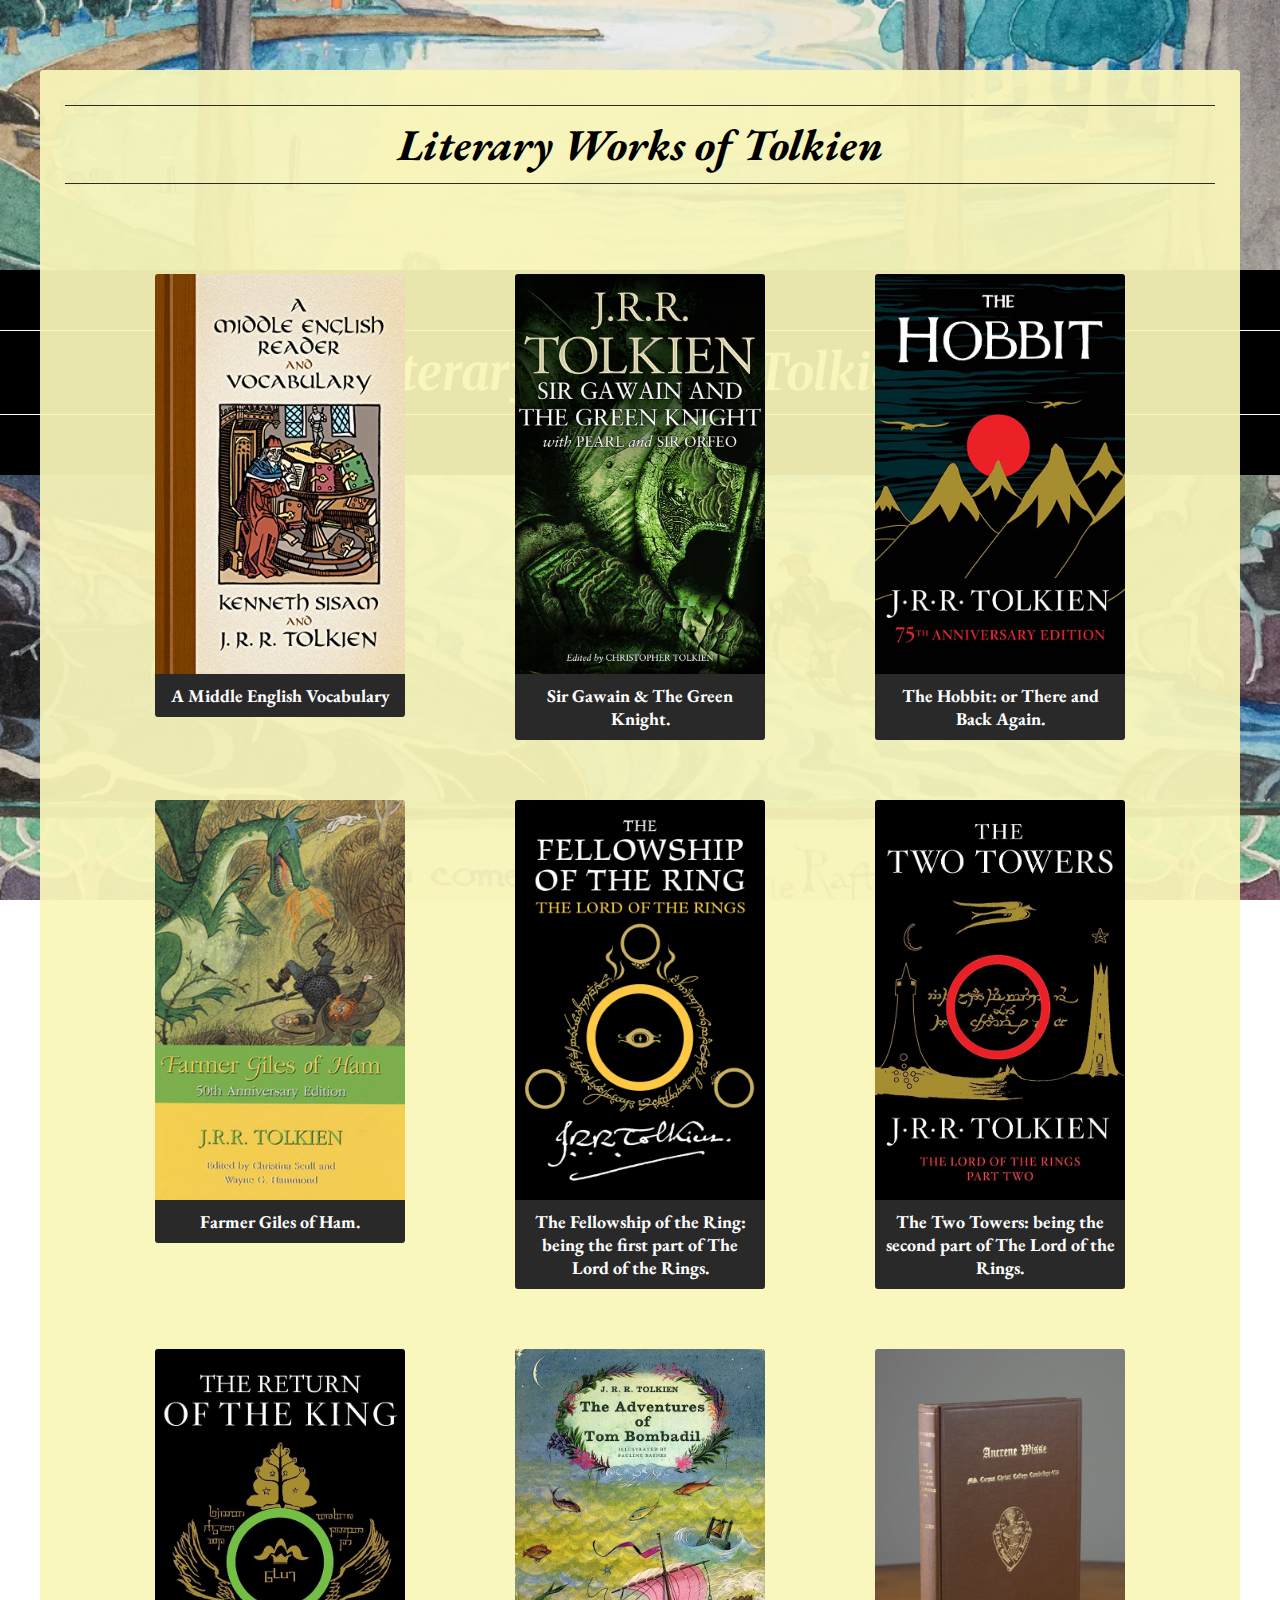
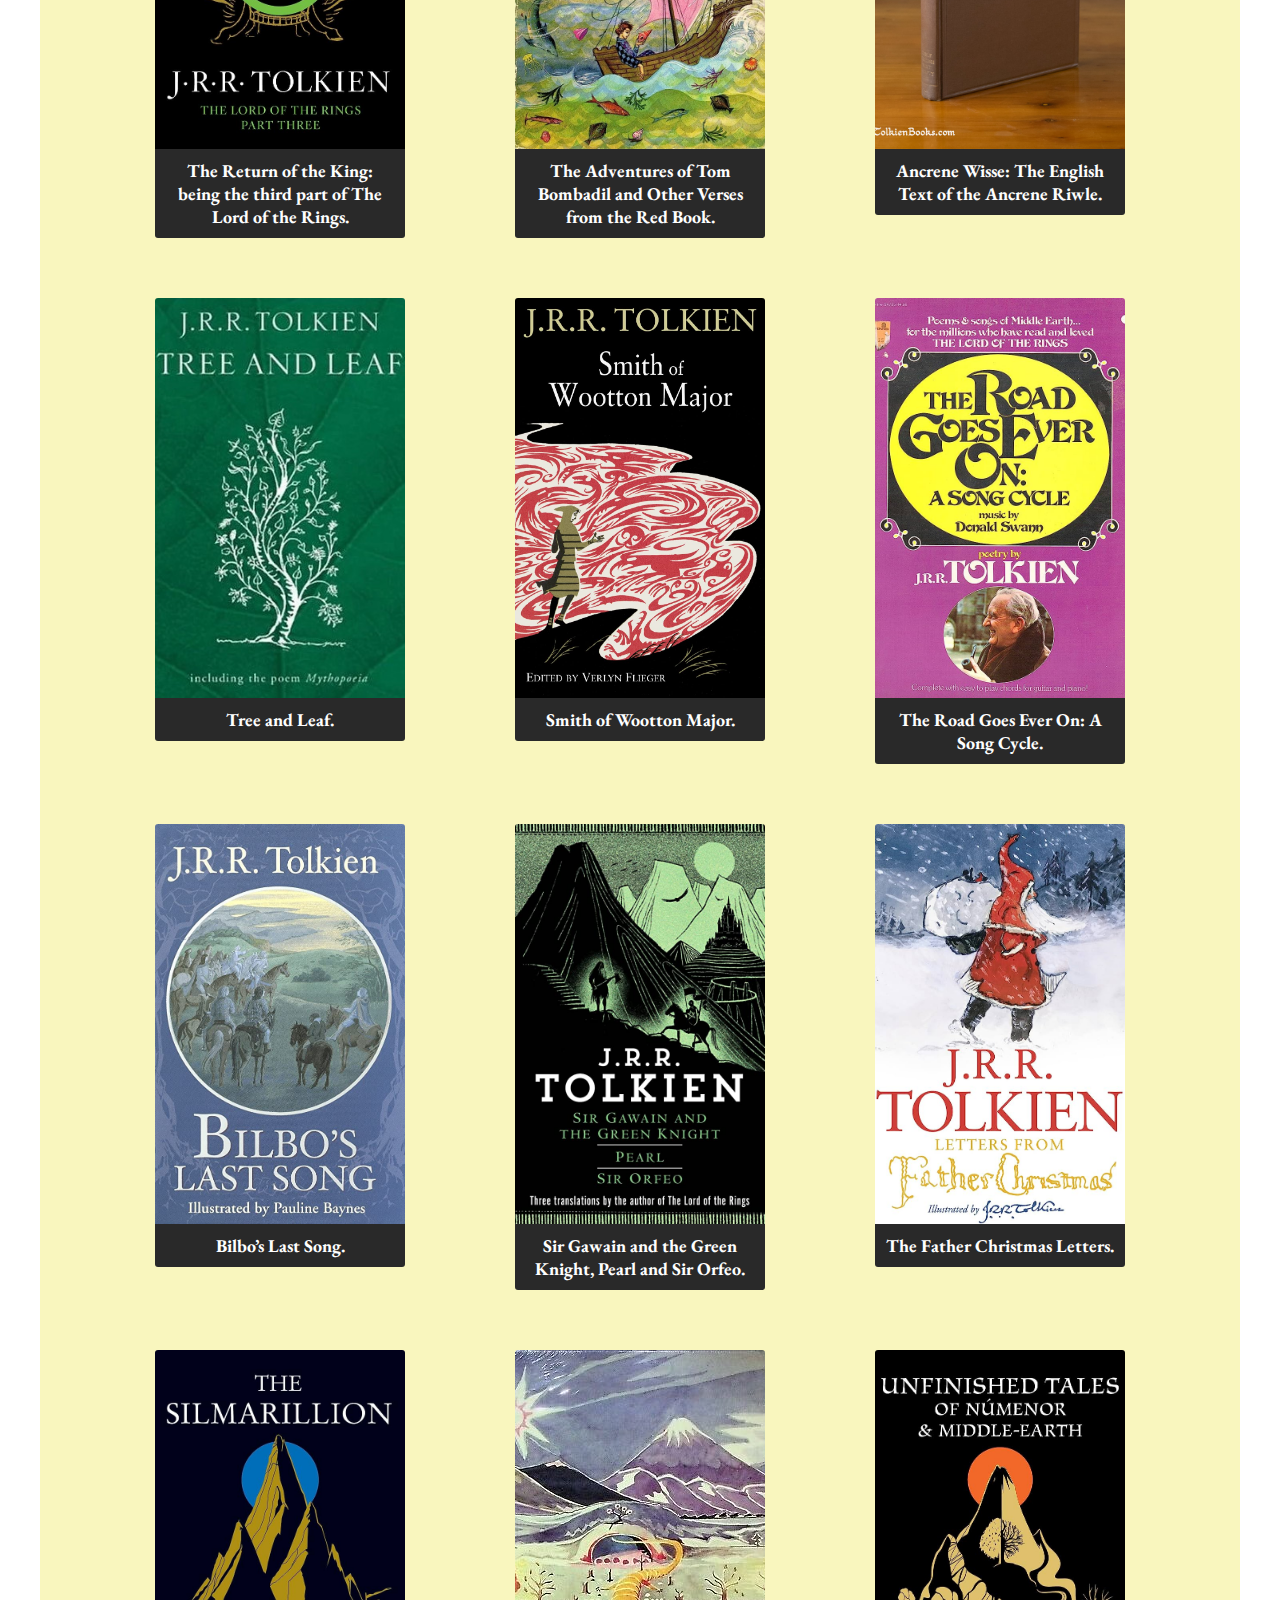
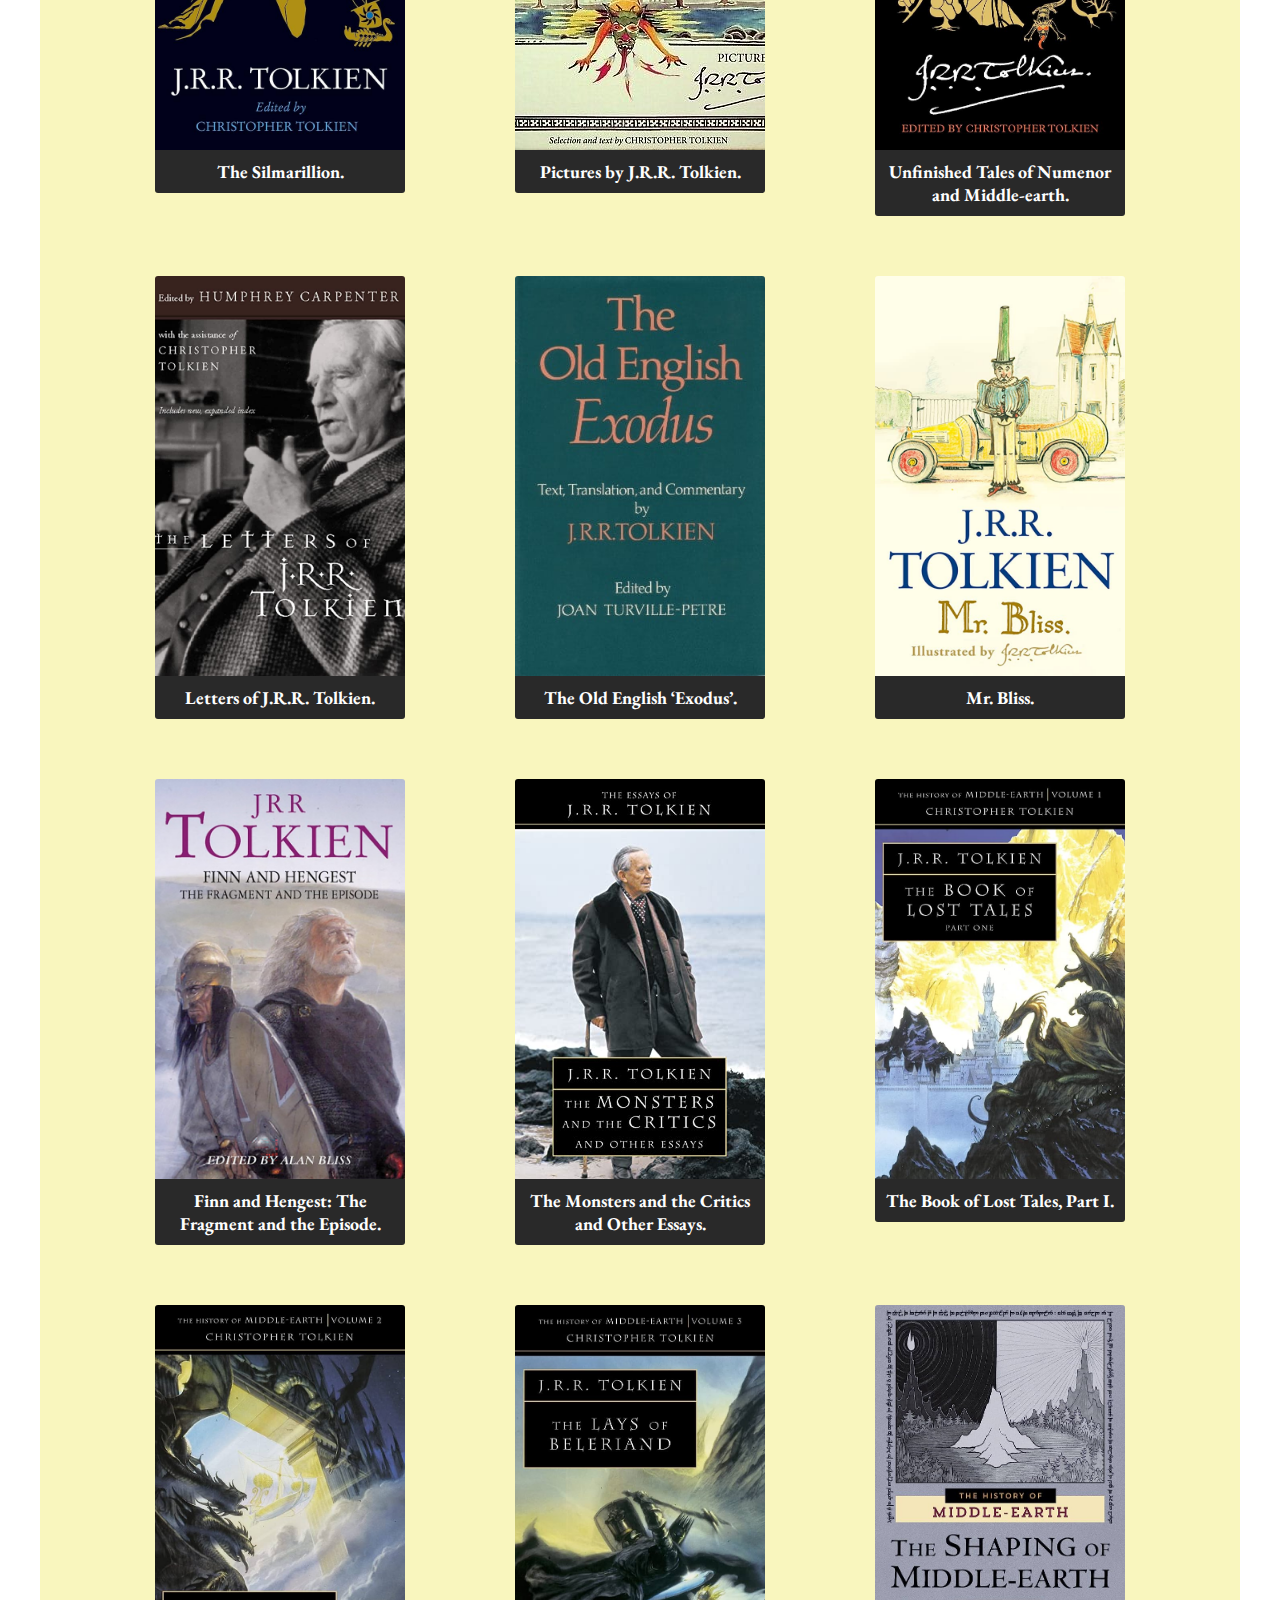
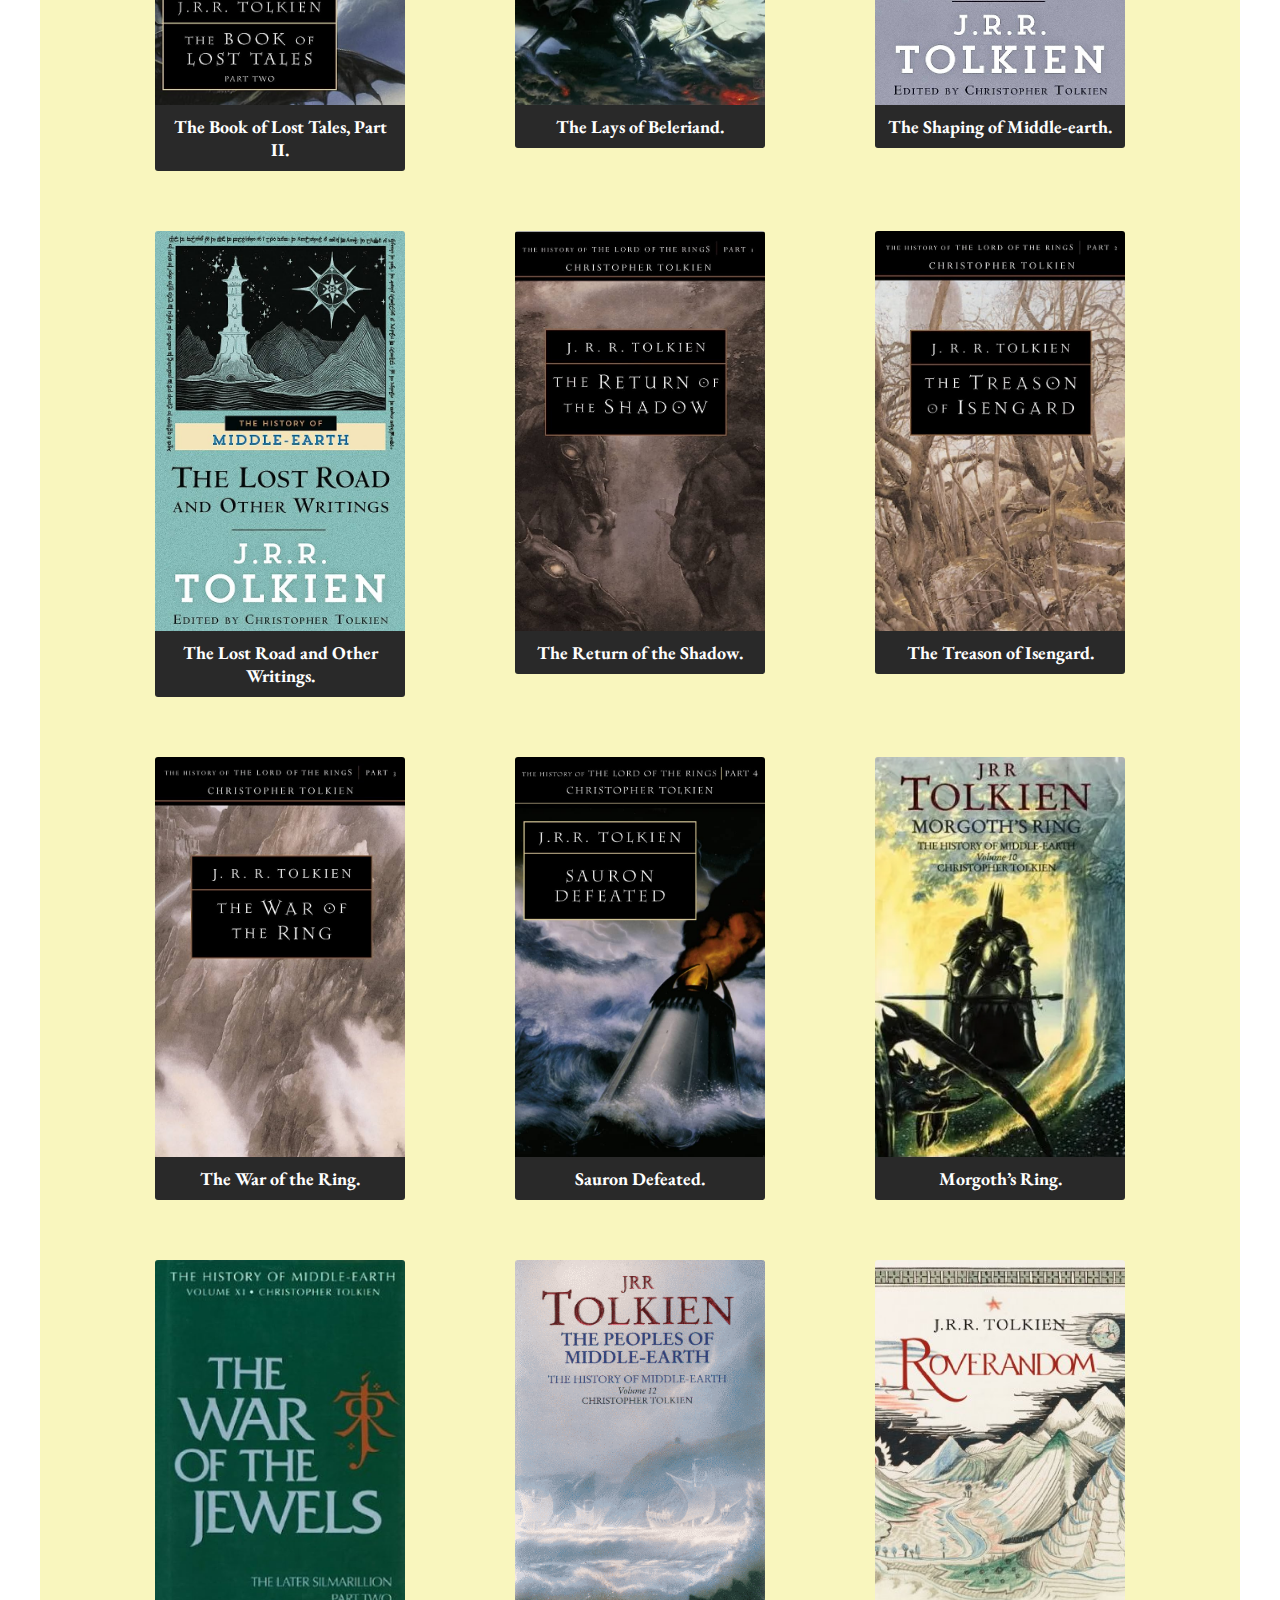
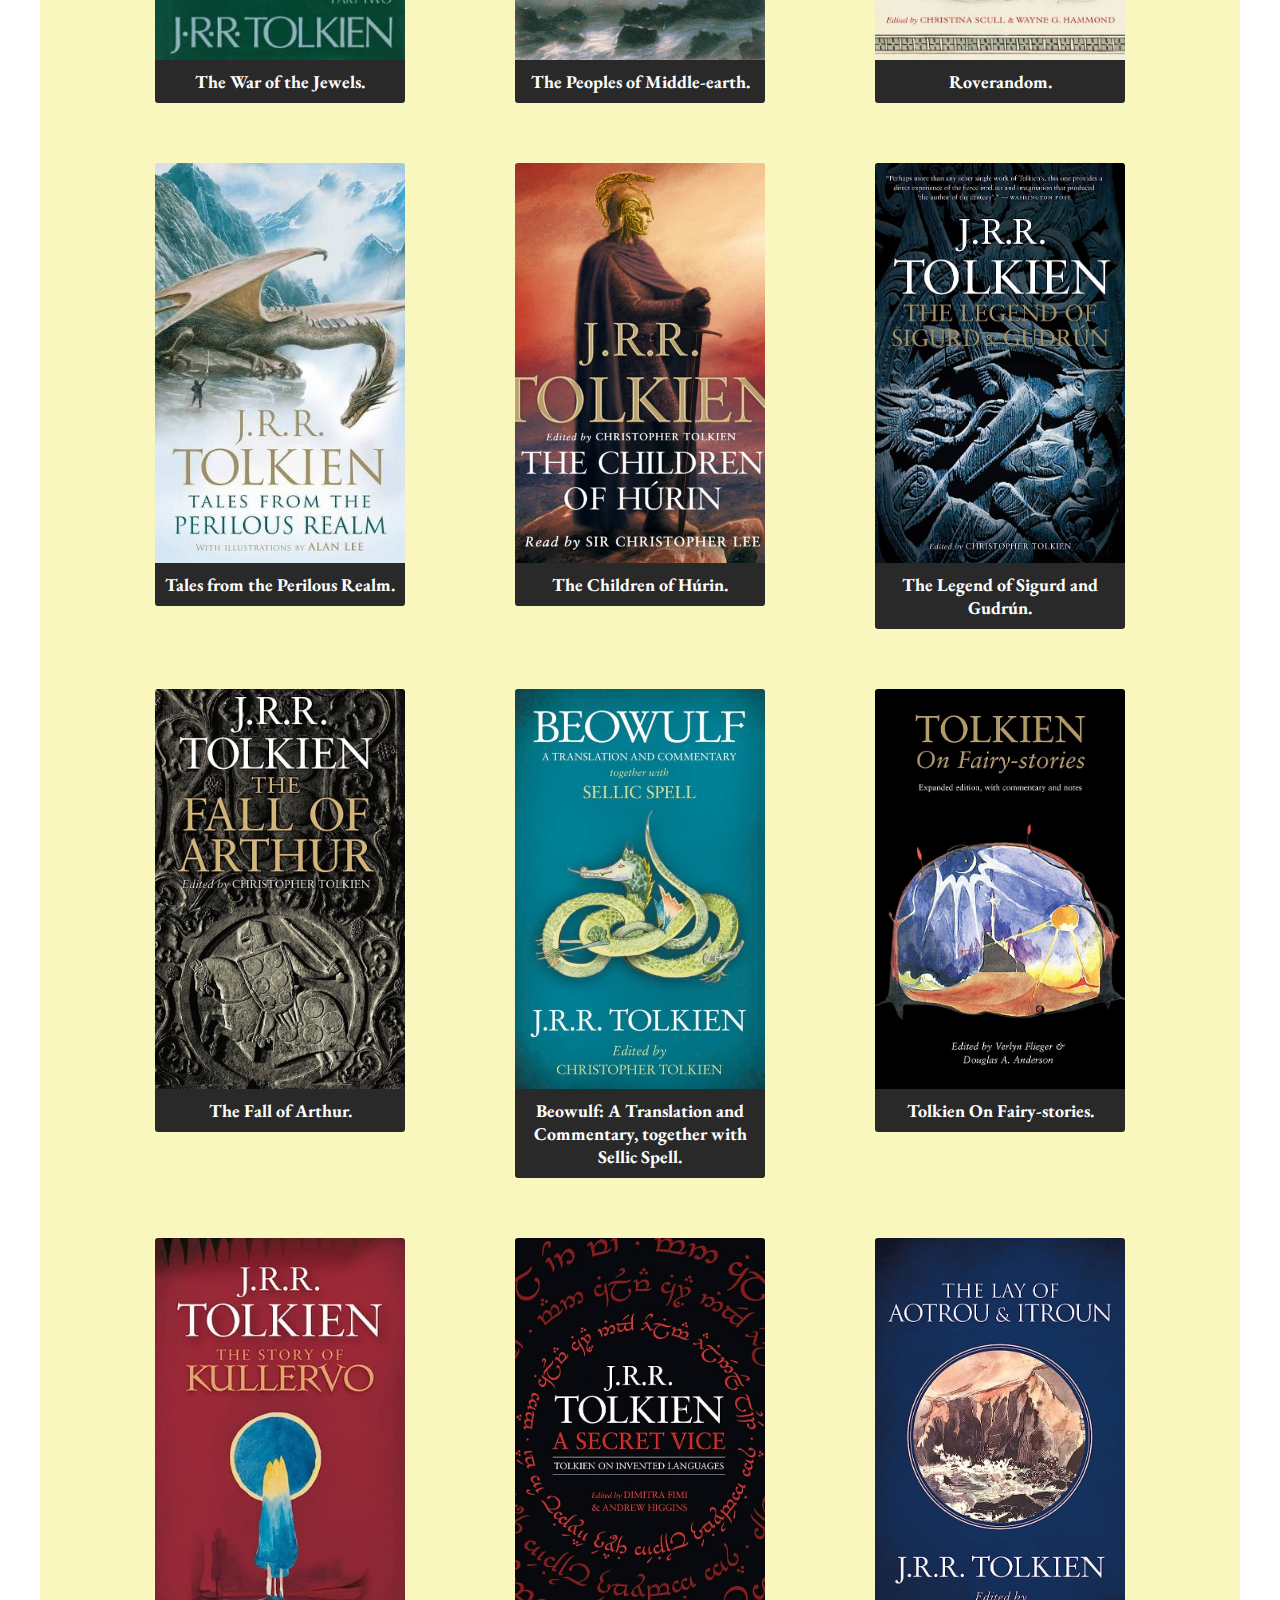
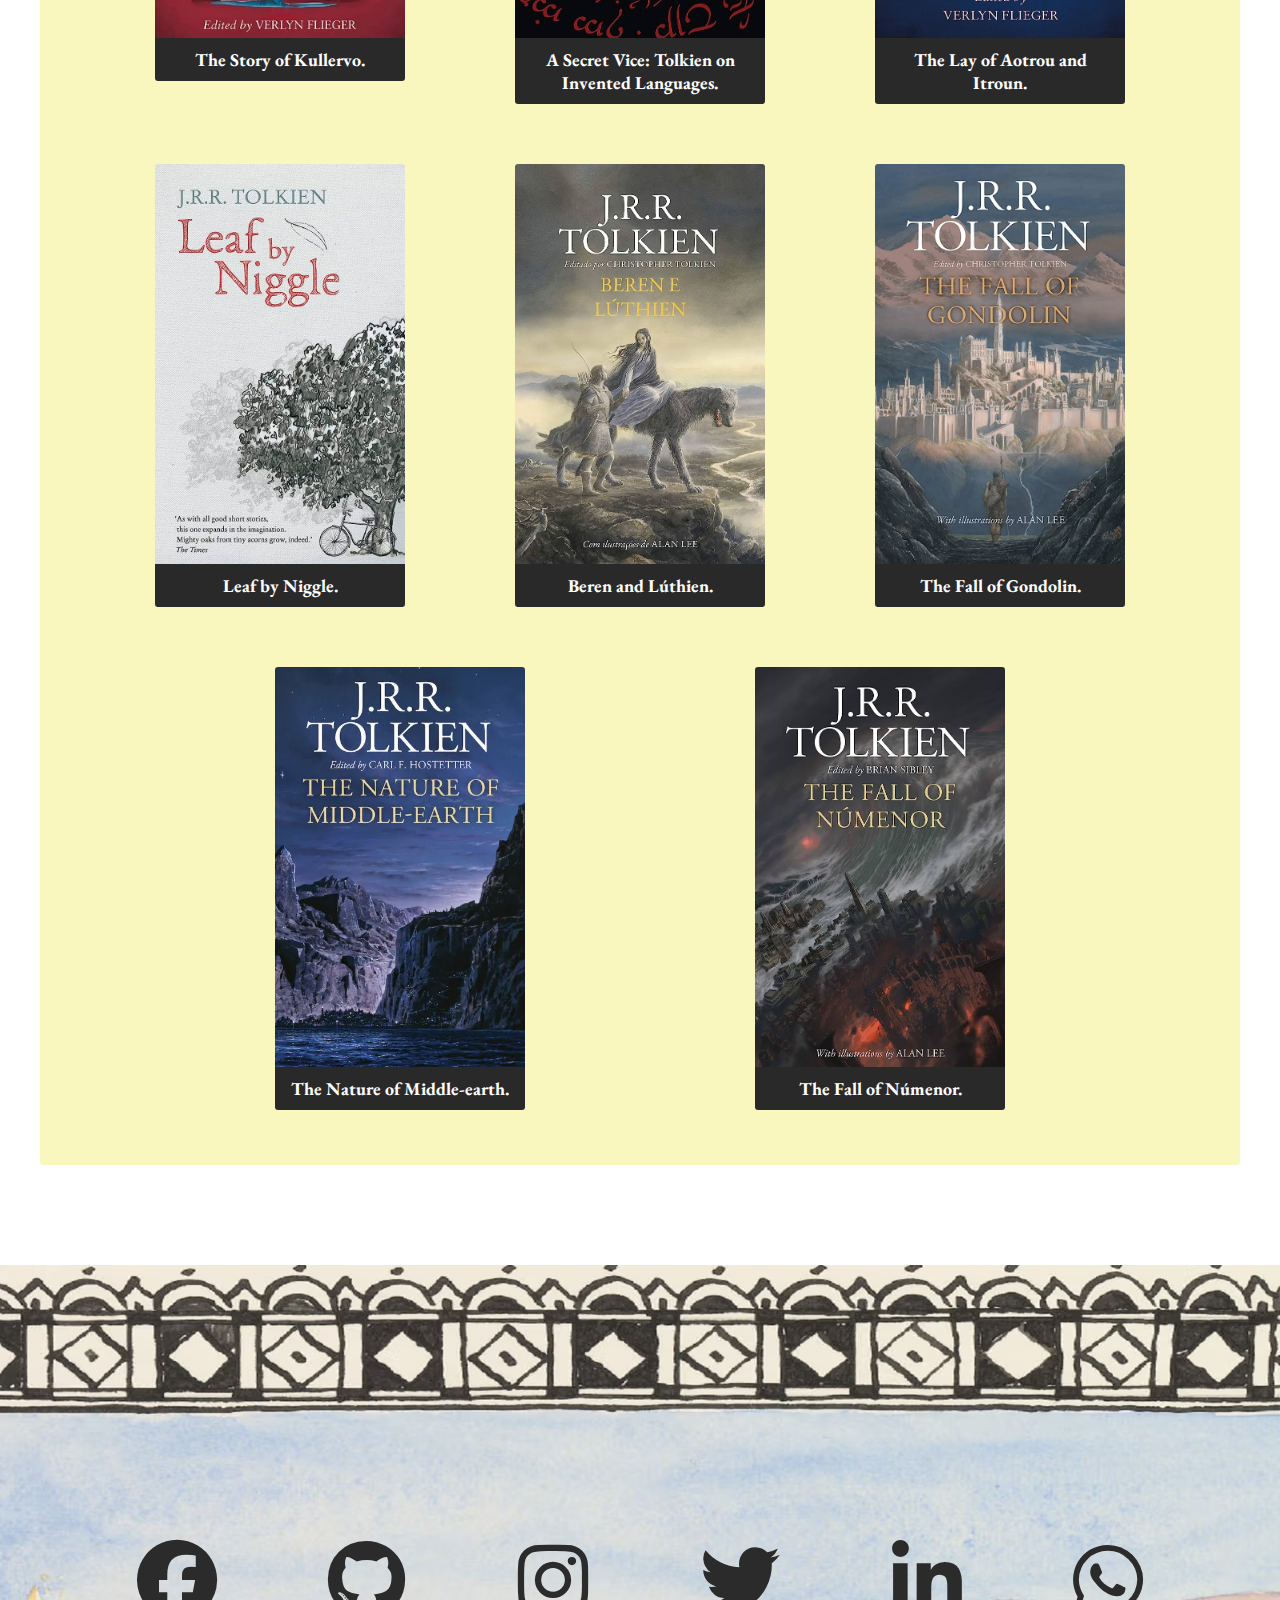
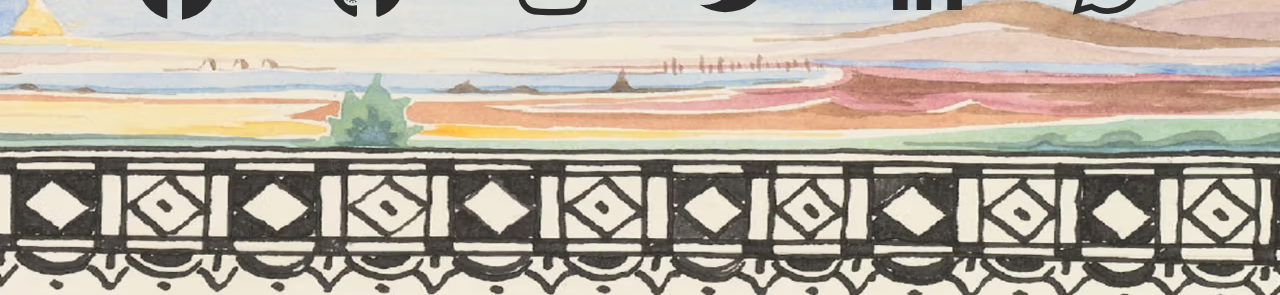
==== commit 9e1ab90f: "Trying to fix problem of books page" ====
--- a/books.html
+++ b/books.html
@@ -3,7 +3,7 @@
 <head>
   <meta charset="UTF-8">
   <meta name="viewport" content="width=device-width, initial-scale=1.0">
-  <link rel="stylesheet" href="/assets/styles/styles.css">
+  <link rel="stylesheet" href="./assets/styles/styles.css">
   <link rel="stylesheet" href="https://cdnjs.cloudflare.com/ajax/libs/font-awesome/6.4.0/css/all.min.css">
   <link rel="shortcut icon" href="./assets/images/favicon-32x32.png" type="image/x-icon">
   <title>Literary Works of Tolkien || Mateus Carvalho DEV</title>
--- a/assets/styles/styles.css
+++ b/assets/styles/styles.css
@@ -8,8 +8,21 @@
     --main-bg-color: #f9f5b9ee;
     --brds: .3rem;
     --nav-bar-bgc: #000;
-    /* --nav-bar-bgc: #034030; */
     --dropdown-bg-hover: #1a1a1a; 
+    --transition: .2s ease;
+    --navbar-bg-mobile: #86BF9B;
+    /* Hamburger variables settings */
+    --bar-width: 30px;
+    --bar-height: 3px;
+    --hamburger-gap: 10px;
+    --hamburger-margin: 17%;
+    --hamburger-height: calc(var(--bar-height) * 3 + var(--hamburger-gap) * 2);
+    --hamburger-bg-lines: #b3b300;
+    --foreground: #f9f5b9ee;
+    --background: #004d00;
+    --animation-timing: .2s ease-in-out;
+    --wrapper-dimension: 5rem;
+    --translate-wrapper-dimension: translateX(-2.5rem)
 }
 
 * {
@@ -26,6 +39,7 @@
 }
 
 body {
+    font-size: 1.8rem;
     height: 100%;
     font-family: 'EB Garamond', serif;
     overflow-x: hidden;
@@ -92,7 +106,8 @@
 }
 
 .slider .slide:nth-child(9) {
-    background-image: url(../images/tolkien-bg/tolkien-bf-bg09.jpg);
+    background-image: url(../images/tolkien-bg/tolkien-bg01-subst.jpg);
+    background-size: contain;
     animation-delay: -16s;
 }
 
@@ -102,6 +117,7 @@
 }
 
 /* NAVBAR CONFIGURATIONS */
+
 nav.navbar {
     position: absolute;
     z-index: 3;
@@ -111,6 +127,8 @@
     margin: 0 auto;
     margin-top: 1rem;
     background-color: var(--nav-bar-bgc);
+    -webkit-animation: text-focus-in 0.5s cubic-bezier(0.550, 0.085, 0.680, 0.530) 3s both;
+    animation: text-focus-in 0.5s cubic-bezier(0.550, 0.085, 0.680, 0.530) 3s both;
 }
 
 .nav__list {
@@ -149,7 +167,16 @@
     background-color: #e3f9b9;
     color: var(--main-black-color);
     transition: .2s ease;
-}
+    position: relative;
+}
+
+.nav__items > a:hover::before{
+    content: "↠";
+}
+
+.nav__items > a:hover::after{
+    content: "↞";
+} 
 /* NAVBAR CONFIGURATIONS */
 
 /* DROPDOWN FUNCTIONALITIES */
@@ -167,7 +194,11 @@
     top: 1.5rem;
 }
 
-div.dropdown{
+li.dropdown-toogle > a#dropdown-toogle:hover::before {
+    display: none;
+}
+
+ul.dropdown{
     text-align: center;
     position: relative;
     display: inline-block;
@@ -175,14 +206,14 @@
     margin: 0 1rem;
 }
 
-div.dropdown__content {
+ul.dropdown__content {
     display: none;
     transform: scale(0, 1);
     z-index: 3;
     position: absolute;
 }
 
-div.dropdown:hover .dropdown__content {
+ul.dropdown:hover .dropdown__content {
     display: block;
     max-width: 100%;
     overflow: auto;
@@ -193,8 +224,6 @@
 
 a.dropdown__items:hover {
     border-radius: 0;
-    /* color: #e3f9b9;   
-    background-color: var(--dropdown-bg-hover); */
 }
 /* DROPDOWN FUNCTIONALITIES */
 
@@ -211,8 +240,12 @@
     padding: 5rem 0;
     position: absolute;
     top: 40%;
-    -webkit-animation: text-focus-in 3s ease-in-out both; 
-    animation: text-focus-in 3s ease-in-out both;
+    -webkit-animation: 
+        text-focus-in 3s ease-in-out both,
+        text-blur-out 3s cubic-bezier(0.550, 0.085, 0.680, 0.530) 6s both;
+    animation: 
+        text-focus-in 3s ease-in-out both,
+        text-blur-out 3s cubic-bezier(0.550, 0.085, 0.680, 0.530) 6s both;
 }
 
 h1.main__heading-books {
@@ -228,6 +261,12 @@
     padding: 5rem 0;
     position: absolute;
     top: 30%;
+    -webkit-animation:
+         tracking-in-expand 6s cubic-bezier(0.215, 0.610, 0.355, 1.000) both,
+         text-blur-out 3s cubic-bezier(0.550, 0.085, 0.680, 0.530) 6s both;
+    animation: 
+        tracking-in-expand 6s cubic-bezier(0.215, 0.610, 0.355, 1.000) both,
+        text-blur-out 3s cubic-bezier(0.550, 0.085, 0.680, 0.530) 6s both;
 }
 
 h1.main-heading::after,
@@ -256,6 +295,7 @@
     font-size: 4.4rem;
     text-align: center;
     margin-bottom: 5rem;
+    font-style: italic;
 }
 
 h2.section__heading::after,
@@ -295,6 +335,49 @@
     opacity: 0.85;
 }
 
+section.referencies {
+    background-color: var(--main-bg-color);
+    padding: 2.5rem;
+    margin-top: 10rem;
+    margin-bottom: 1.5rem;
+    opacity: 0.85;
+}
+
+section.referencies p {
+    font-size: 2.2rem;
+    margin: 2rem;
+    color: #292929;
+    font-weight: bold;
+}
+
+section > a.top{
+    display: block;
+    font-size: 1.8rem;
+    position: absolute;;
+    padding: .5rem;
+    text-decoration: none;
+    background-color: var(--main-black-color-opacity);
+    color: var(--main-bg-color);
+    right: 5rem;
+    bottom: 2.5rem;
+    border: .2rem solid var(--main-black-color-opacity);
+    border-radius: 2rem;
+    box-shadow: .8rem .8rem 1.6rem #8d8989;
+}
+
+section > a.top:hover {
+    color: var(--main-black-color-opacity);
+    background-color: var(--main-bg-color);
+    transition: var(--transition);
+    transform: scale(1.05);
+}
+
+section > a.top:active {
+    background: #034030;
+    color: var(--main-bg-color);
+    transform: scale(.95);
+}
+
 .heading__books {
     display: block;
     width: 100%;
@@ -303,12 +386,14 @@
 section.section-books {
     background-color: var(--main-bg-color);
     padding: 2.5rem;
-    margin-top: 100vh;
+    margin-top: 7rem;
     margin-bottom: 1.5rem;
     display: flex;
     flex-flow: row wrap;
     justify-content: center;
     align-items: center;
+    -webkit-animation: text-focus-in 0.5s cubic-bezier(0.550, 0.085, 0.680, 0.530) 8s both;
+    animation: text-focus-in 0.5s cubic-bezier(0.550, 0.085, 0.680, 0.530) 8s both;
 }
 
 .books-wrapper{
@@ -414,7 +499,6 @@
 
 blockquote {
     margin: 5rem auto;
-    font-size: 2rem;
     background-color: #2b2b2b;
     color: #fff;
     border-left: 1rem solid #1e1e1e;  
@@ -510,6 +594,7 @@
 
 /* KEY FRAMES */
 
+/* SLIDER KEYFRAES */
 @keyframes slider {
     0%, 7.5%, 100% {
         opacity: 1;
@@ -529,7 +614,9 @@
         z-index: -1;
     }
 }
-
+/* SLIDER KEYFRAES */
+
+/* NAVBAR KEYFRAMES */
 @-webkit-keyframes text-focus-in {
     0% {
       -webkit-filter: blur(12px);
@@ -542,7 +629,7 @@
       opacity: 1;
     }
   }
-  @keyframes text-focus-in {
+@keyframes text-focus-in {
     0% {
       -webkit-filter: blur(12px);
               filter: blur(12px);
@@ -553,4 +640,544 @@
               filter: blur(0px);
       opacity: 1;
     }
-  }+}
+/* NAVBAR KEYFRAMES */
+
+/* MAIN-HEADING KEY-FRAMES */
+@-webkit-keyframes text-focus-in {
+    0% {
+      -webkit-filter: blur(12px);
+              filter: blur(12px);
+      opacity: 0;
+    }
+    100% {
+      -webkit-filter: blur(0px);
+              filter: blur(0px);
+      opacity: 1;
+    }
+  }
+@keyframes text-focus-in {
+0% {
+    -webkit-filter: blur(12px);
+            filter: blur(12px);
+    opacity: 0;
+}
+100% {
+    -webkit-filter: blur(0px);
+            filter: blur(0px);
+    opacity: 1;
+}
+}
+
+@-webkit-keyframes text-blur-out {
+    0% {
+      -webkit-filter: blur(0.01);
+              filter: blur(0.01);
+    }
+    100% {
+      -webkit-filter: blur(12px) opacity(0%);
+              filter: blur(12px) opacity(0%);
+    }
+  }
+@keyframes text-blur-out {
+0% {
+    -webkit-filter: blur(0.01);
+            filter: blur(0.01);
+}
+100% {
+    -webkit-filter: blur(12px) opacity(0%);
+            filter: blur(12px) opacity(0%);
+}
+}
+/* MAIN-HEADING KEY-FRAMES */
+
+/* MAIN-HEADING-BOOKS KEY-FRAMES */
+@-webkit-keyframes tracking-in-expand {
+0% {
+    letter-spacing: -0.5em;
+    opacity: 0;
+}
+
+100% {
+    opacity: 1;
+}
+}
+@keyframes tracking-in-expand {
+0% {
+    letter-spacing: -0.5em;
+    opacity: 0;
+}
+
+100% {
+    opacity: 1;
+}
+}
+/* MAIN-HEADING-BOOKS KEY-FRAMES */
+
+/* BURGER-MENU MOBILE RESOLUTION KEYFRAMES */
+@keyframes circle-in-center {
+    from {
+      clip-path: circle(0%);
+    }
+    to {
+      clip-path: circle(125%);
+    }
+  }
+  
+  @keyframes circle-out-center {
+    from {
+      clip-path: circle(0%);
+    }
+    to {
+      clip-path: circle(125%);
+    }
+  }
+  
+  [transition-style="out:circle:center"] {
+    animation: 2.5s cubic-bezier(.25, 1, .30, 1) circle-out-center both;
+  }
+  
+/* MEDIA QUERIES */
+@media (769px <= width <= 1024px) {
+    
+    body {
+        font-size: 1.5rem;
+    }
+    
+    nav .nav__list,
+    section.biografy,
+    section.tumbstones,
+    section.section-books,
+    div.social-media {
+        width: 85%;
+    }
+
+    section a.top {
+        font-size: 0.8em;
+    }
+
+    li.dropdown-toogle > a#dropdown-toogle::after {
+        content: "🢓";
+        font-size: 1.5em;
+        position: absolute;
+        right: 14rem;
+        top: 1.5rem;
+    }
+
+
+    .nav__items > a.works {
+        margin-right: 10rem;
+    }
+    
+    .nav__items > a.contact-me {
+        margin-left: 10rem;
+    }
+    
+    ul.dropdown:hover .dropdown__content {
+        display: block;
+        max-width: 100%;
+        overflow: auto;
+        transform: scale(1, 1);
+        background-color: var(--nav-bar-bgc);
+        text-align: center;
+        padding: 1rem;
+    }
+}
+
+@media (425px <= width <= 769px) {
+    body {
+        font-size: 1.4rem;
+    }
+    
+    nav .nav__list,
+    section.biografy,
+    section.tumbstones,
+    section.section-books,
+    div.social-media {
+        width: 85%;
+    }
+
+    section a.top {
+        font-size: 0.8em;
+    }
+
+    ul.nav__list {
+        display: flex;
+        flex-flow: row nowrap;
+    }
+
+    ul.nav__list .nav__items {
+        justify-content: space-between;
+        align-items: center;
+    }
+
+
+    li.dropdown-toogle > a#dropdown-toogle::after {
+        content: "🢓";
+        font-size: 1.5em;
+        position: absolute;
+        right: 6rem;
+        top: 1.5rem;
+    }
+
+    div.dropdown:hover .dropdown__content {
+        display: block;
+        max-width: 100%;
+        overflow: auto;
+        transform: scale(1, 1);
+        background-color: var(--nav-bar-bgc);
+        text-align: center;
+        padding: 1rem;
+    }
+
+    .nav__items > a.works {
+        margin-right: 7rem;
+    }
+    
+    .nav__items > a.contact-me {
+        margin-left: 7rem;
+    }
+
+    blockquote.epitaph::before {
+        left: 1rem;
+    }
+
+    blockquote::before {
+        content: '“';
+        left: 2.5rem;
+        top: 3rem;
+    }
+
+    .footer {
+        margin-top: 0;
+    }
+    
+    .social-media {
+        max-width: 120rem;
+        height: 100%;
+        margin: 0 auto;
+        padding: 8rem 0;
+        display: grid;
+        justify-items: center;
+        align-items: center;
+        grid-template-columns: 1fr 1fr 1fr;
+        grid-template-rows: 1fr 1fr;
+    }
+
+    .social-media a {
+        display: block;
+        font-size: 8rem;
+        text-decoration: none;
+        text-align: center;
+        color: #2b2b2b;
+    }
+
+    i.fa-brands {
+        font-size: .8em;
+    }
+
+    section.referencies {
+        margin-bottom: 10rem;
+    }
+}
+
+@media (320px <= width <= 425px) {
+    body {
+        font-size: 1.4rem;
+    }
+
+    h1.main-heading,
+    h1.main__heading-books {
+        font-size: 1.7em;
+    }
+
+    h2.section__heading {
+        font-size: 1.7em;
+        font-style: italic;
+    }
+    
+    nav .nav__list,
+    section.biografy,
+    section.tumbstones,
+    section.section-books,
+    div.social-media {
+        width: 85%;
+    }
+
+    section.biografy li {
+        font-size: 1.1em;
+    }
+
+    blockquote.blockquote {
+        font-size: 1.1em;
+        padding: 2rem;
+    }
+
+    section.tumbstones blockquote.epitaph {
+        font-size: 1.2em;
+        padding: 3rem;
+    }
+
+    section.referencies p {
+        font-size: 1.1em;
+    }
+
+    .tumbstones__description {
+        font-size: 1.7em;
+    }
+
+    blockquote::after,
+    blockquote::before {
+        font-size: 2em;
+        color: #fff;
+    }
+
+    blockquote::before {
+        top: .5rem;
+        left: .1rem;
+    }
+
+    blockquote::after {
+        bottom: -1rem;
+        right: .5rem;
+    }
+
+    blockquote.epitaph::after,
+    blockquote.epitaph::before {
+        font-size: 2em;
+        color: #fff;
+    }
+
+    blockquote.epitaph::before {
+        top: 2rem;
+        left: 1rem;
+    }
+
+    blockquote.epitaph::after {
+        bottom: .5rem;
+        right: .5rem;
+    }
+
+    .tumbstone-img > img {
+        min-width: 100%;
+        min-height: max-content;
+        max-width: 100%;
+        max-height: 100%;
+        margin: 0 auto;
+        overflow: hidden;
+        object-fit: contain;
+        border-radius: var(--brds);
+    }
+
+    .tumbstone-img {
+        width: 100%;
+        height: max-content;
+        margin: 0 auto;
+        overflow: hidden;
+    }
+    
+    /* RESPONSIVE MENU SETTINGS */
+    nav.navbar {
+        transform: scale(0, 1);
+    }
+
+    div.burger-wrapper {
+        display: flex;
+        position: fixed;
+        border: .3rem solid #fff;
+        background-color: var(--navbar-bg-mobile);
+        border-radius: 20%;
+        width: var(--wrapper-dimension);
+        height: var(--wrapper-dimension);
+        top: 1rem;
+        left: 50%;
+        z-index: 5;
+        transform: var(--translate-wrapper-dimension);
+        -webkit-animation: text-focus-in 0.5s cubic-bezier(0.550, 0.085, 0.680, 0.530) 3s both;
+        animation: text-focus-in 0.5s cubic-bezier(0.550, 0.085, 0.680, 0.530) 3s both;
+    }
+
+    label.burger-menu {
+        --x-width: calc(var(--hamburger-height) * 1.41421356237);
+        display: flex;
+        flex-flow: column nowrap;
+        gap: var(--hamburger-gap);
+        width: max-content;
+        cursor: pointer;
+        position: absolute;
+        top: var(--hamburger-margin);
+        left: var(--hamburger-margin);
+    }
+
+    label.burger-menu::before,
+    label.burger-menu::after,
+    label.burger-menu input.menu-toogle {
+        content: '';
+        width: var(--bar-width);
+        height: var(--bar-height);
+        background-color: var(--main-bg-color);
+        border-radius: 9999px;
+        transform-origin: left center;
+        transition:
+            opacity var(--animation-timing), 
+            width var(--animation-timing),
+            rotate var(--animation-timing),
+            translate var(--animation-timing),
+            background-color var(--animation-timing);
+    }
+
+    label.burger-menu input.menu-toogle {
+        appearance: none;
+        outline: none;
+        pointer-events: none;
+    }
+
+    .burger-menu:has(input:checked)::before {
+        rotate: 45deg;
+        width: var(--x-width);
+        translate: 0 calc(var(--bar-height) / -2);
+    }
+
+    .burger-menu:has(input:checked)::after {
+        rotate: -45deg;
+        width: var(--x-width);
+        translate: 0 calc(var(--bar-height) / 2);
+    }
+
+    .burger-menu input:checked {
+        opacity: 0;
+        width: 0;
+      }
+
+    .burger-wrapper:has(input.menu-toogle:checked) {
+        border: transparent;
+        background-color: transparent;
+    }
+
+    /* NAVBAR SETTINGS */
+    .burger-wrapper:has(input.menu-toogle:checked) ~ nav.navbar {
+        display: block;
+        position: fixed;
+        top: 0;
+        padding: 0;
+        transform: scale(1, 1);        
+        min-height: 100vh;
+        margin-top: 0;
+        background-color: var(--navbar-bg-mobile);
+        border: .3rem solid #fff;
+        transition: var(--animation-timing);
+        animation: 1.5s cubic-bezier(.25, 1, .30, 1) circle-in-center both;
+      }
+
+      li.dropdown-toogle > a#dropdown-toogle::after,
+      section.biografy a.top,
+      section.referencies a.top,
+      section.tumbstones a.top {
+        display: none;
+      }
+      
+    .burger-wrapper:has(input.menu-toogle:checked) ~ nav.navbar ul.nav__list {
+        display: flex;
+        width: 100%;
+        position: absolute;
+        flex-flow: column nowrap;
+        justify-content: space-evenly;
+        align-items: center;
+        text-align: center;
+    } 
+
+    .burger-wrapper:has(input.menu-toogle:checked) ~ nav.navbar ul.nav__list li.nav__items,
+    .burger-wrapper:has(input.menu-toogle:checked) ~ nav.navbar ul.nav__list li.nav__items a,
+    .burger-wrapper:has(input.menu-toogle:checked) ~ nav.navbar ul.nav__list ul.dropdown ul.dropdown__content li.nav__items a,
+    .burger-wrapper:has(input.menu-toogle:checked) ~ nav.navbar ul.nav__list li.nav__items ul.dropdown {
+        display: block;
+        margin: 0 auto;
+        width: 100%;
+    }
+
+    .burger-wrapper:has(input.menu-toogle:checked) ~ nav.navbar ul.nav__list {
+        height: 100%;
+    }
+
+    .burger-wrapper:has(input.menu-toogle:checked) ~ nav.navbar ul.nav__list li.nav__items {
+        padding: 0.5em 1rem;
+    }
+
+    .burger-wrapper:has(input.menu-toogle:checked) + nav.navbar ul.nav__list ul.dropdown {
+        display: flex;
+        width: 100vw;
+        height: 40%;
+        margin: 0 auto;
+        flex-flow: column nowrap;
+        justify-content: space-evenly;
+        align-items: center;
+        text-align: center;
+        flex-grow: initial;
+    }
+
+    .burger-wrapper:has(input.menu-toogle:checked) + nav.navbar ul.nav__list ul.dropdown li.dropdown-toogle {
+        display: none;
+    }
+
+    .burger-wrapper:has(input.menu-toogle:checked) ~ nav.navbar  ul.nav__list  ul.dropdown ul.dropdown__content {
+        display: flex;
+        transform: scale(1, 1);
+        flex-flow: column nowrap;
+        width: 100%;
+        text-align: center;
+    }
+    
+    /* NAVBAR SETTINGS */
+
+    /* SLIDER MOBILE SETTINGS */
+    .slider .slide:nth-child(1) {
+        background-image: url(../images/tolkien-bg/tolkien-mobile-bg/tolkien-bg-01.jpg);
+        background-size: cover;
+    }
+    
+    .slider .slide:nth-child(2) {
+        background-image: url(../images/tolkien-bg/tolkien-mobile-bg/tolkien-bg-02.jpg);
+        background-size: cover;
+    }
+    
+    .slider .slide:nth-child(3) {
+        background-image: url(../images/tolkien-bg/tolkien-mobile-bg/tolkien-bg-03.jpg);
+        background-size: cover;
+    }
+    
+    .slider .slide:nth-child(4) {
+        background-image: url(../images/tolkien-bg/tolkien-mobile-bg/tolkien-edith-bg-04.jpg);
+        background-size: cover;
+    }
+    
+    .slider .slide:nth-child(5) {
+        background-image: url(../images/tolkien-bg/tolkien-mobile-bg/tolkien-bg-05.jpg);
+        background-size: cover;
+    }
+    
+    .slider .slide:nth-child(6) {
+        background-image: url(../images/tolkien-bg/tolkien-mobile-bg/tolkien-bg-06.jpg);
+        background-size: cover;
+    }
+    
+    .slider .slide:nth-child(7) {
+        background-image: url(../images/tolkien-bg/tolkien-mobile-bg/tolkien-edith-bg07.jpg);
+        background-size: cover;
+    }
+    
+    .slider .slide:nth-child(8) {
+        background-image: url(../images/tolkien-bg/tolkien-mobile-bg/tolkien-bg-08.jpg);
+        background-size: cover;
+    }
+    
+    .slider .slide:nth-child(9) {
+        background-image: url(../images/tolkien-bg/tolkien-mobile-bg/tolkien-edith-bg-09.jpg);
+        background-size: cover;
+    }
+    
+    .slider .slide:nth-child(10) {
+        background-image: url(../images/tolkien-bg/tolkien-mobile-bg/tolkien-edith-bg10.jpg);
+        background-size: cover;
+    }
+}
+
